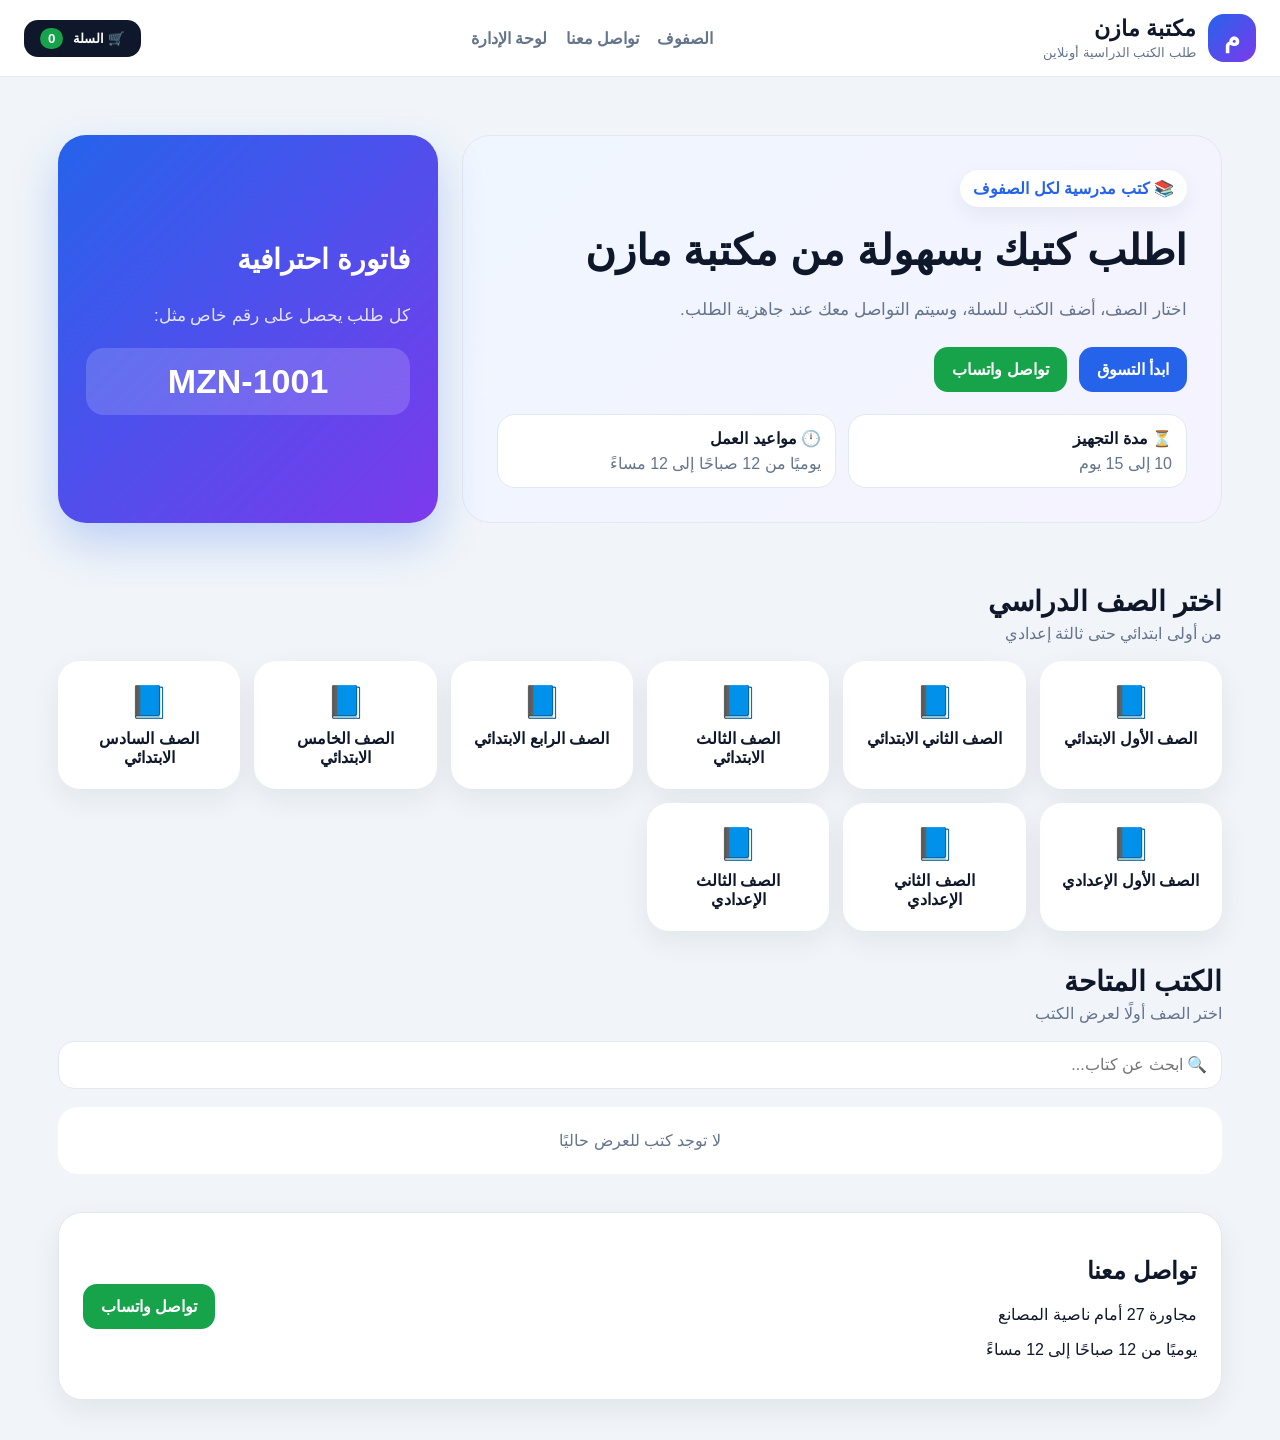
==== index.html @ 7ee31ba5 "Fix project structure" ====
<!DOCTYPE html>
<html lang="ar" dir="rtl">
<head>
  <meta charset="UTF-8" />
  <meta name="viewport" content="width=device-width, initial-scale=1.0" />

  <title>مكتبة مازن | طلب الكتب الدراسية</title>

  <link rel="stylesheet" href="css/style.css" />
</head>
<body>

<header class="topbar">
  <div class="brand">
    <div class="logo">م</div>
    <div>
      <h1 id="libraryName">مكتبة مازن</h1>
      <p>طلب الكتب الدراسية أونلاين</p>
    </div>
  </div>

  <nav class="nav">
    <a href="#grades">الصفوف</a>
    <a href="#contact">تواصل معنا</a>
    <a href="admin.html">لوحة الإدارة</a>
  </nav>

  <button class="cart-btn" onclick="openCart()">
    🛒 السلة
    <span id="cartCount">0</span>
  </button>
</header>

<section class="hero">
  <div class="hero-text">
    <span class="badge">📚 كتب مدرسية لكل الصفوف</span>

    <h2>اطلب كتبك بسهولة من مكتبة مازن</h2>

    <p>
      اختار الصف، أضف الكتب للسلة، وسيتم التواصل معك عند جاهزية الطلب.
    </p>

    <div class="hero-actions">
      <a href="#grades" class="primary-btn">ابدأ التسوق</a>
      <a id="whatsappHero" class="whatsapp-btn" target="_blank">تواصل واتساب</a>
    </div>

    <div class="info-row">
      <div>
        <strong>⏳ مدة التجهيز</strong>
        <span>10 إلى 15 يوم</span>
      </div>

      <div>
        <strong>🕛 مواعيد العمل</strong>
        <span id="workingHours">يوميًا من 12 صباحًا إلى 12 مساءً</span>
      </div>
    </div>
  </div>

  <div class="hero-card">
    <h3>فاتورة احترافية</h3>
    <p>كل طلب يحصل على رقم خاص مثل:</p>
    <strong>MZN-1001</strong>
  </div>
</section>

<main class="container">

  <section id="grades" class="section">
    <div class="section-title">
      <h2>اختر الصف الدراسي</h2>
      <p>من أولى ابتدائي حتى ثالثة إعدادي</p>
    </div>

    <div id="gradesGrid" class="grades-grid"></div>
  </section>

  <section class="section">
    <div class="section-title">
      <h2 id="booksTitle">الكتب المتاحة</h2>
      <p>اختر الصف أولًا لعرض الكتب</p>
    </div>

    <div class="search-box">
      <input id="searchInput" type="text" placeholder="🔍 ابحث عن كتاب..." />
    </div>

    <div id="booksGrid" class="books-grid"></div>
  </section>

  <section id="contact" class="contact-section">
    <div>
      <h2>تواصل معنا</h2>
      <p id="address">مجاورة 27 أمام ناصية المصانع</p>
      <p id="hoursText">يوميًا من 12 صباحًا إلى 12 مساءً</p>
    </div>

    <a id="whatsappContact" class="whatsapp-big" target="_blank">
      تواصل واتساب
    </a>
  </section>

</main>

<aside id="cartDrawer" class="cart-drawer">
  <div class="cart-header">
    <h2>🛒 سلة المشتريات</h2>
    <button onclick="closeCart()">×</button>
  </div>

  <div id="cartItems" class="cart-items"></div>

  <div class="cart-footer">
    <div class="cart-total">
      <span>الإجمالي</span>
      <strong id="cartTotal">0 جنيه</strong>
    </div>

    <button class="clear-btn" onclick="clearCart()">إفراغ السلة</button>
    <button class="checkout-btn" onclick="openCheckout()">إتمام الطلب</button>
  </div>
</aside>

<div id="overlay" class="overlay" onclick="closeCart()"></div>

<div id="checkoutModal" class="modal">
  <div class="modal-content">
    <button class="modal-close" onclick="closeCheckout()">×</button>

    <h2>إتمام الطلب</h2>

    <input id="customerName" placeholder="اسم العميل" />
    <input id="customerPhone" placeholder="رقم الواتساب" />
    <textarea id="customerNotes" placeholder="ملاحظات"></textarea>

    <p class="notice">
      ⏳ مدة تجهيز الطلب من 10 إلى 15 يوم، وسيتم التواصل معكم عند جاهزية الطلب.
    </p>

    <button class="checkout-btn" onclick="submitOrder()">تأكيد الطلب</button>

    <div id="orderResult"></div>
  </div>
</div>

<script src="js/config.js"></script>
<script src="js/api.js"></script>
<script src="js/cart.js"></script>
<script src="js/app.js"></script>

</body>
</html>
---- css/style.css ----
* {
  box-sizing: border-box;
}

:root {
  --primary: #2563eb;
  --secondary: #7c3aed;
  --green: #16a34a;
  --dark: #0f172a;
  --muted: #64748b;
  --bg: #f1f5f9;
  --card: #ffffff;
  --border: #e2e8f0;
  --danger: #dc2626;
}

body {
  margin: 0;
  font-family: Tahoma, Arial, sans-serif;
  background: var(--bg);
  color: var(--dark);
}

a {
  text-decoration: none;
  color: inherit;
}

.topbar {
  position: sticky;
  top: 0;
  z-index: 50;
  background: rgba(255,255,255,0.94);
  backdrop-filter: blur(12px);
  border-bottom: 1px solid var(--border);
  padding: 14px 24px;
  display: flex;
  align-items: center;
  justify-content: space-between;
  gap: 16px;
}

.brand {
  display: flex;
  align-items: center;
  gap: 12px;
}

.logo {
  width: 48px;
  height: 48px;
  border-radius: 16px;
  background: linear-gradient(135deg, var(--primary), var(--secondary));
  color: white;
  display: grid;
  place-items: center;
  font-size: 26px;
  font-weight: bold;
}

.brand h1 {
  margin: 0;
  font-size: 22px;
}

.brand p {
  margin: 3px 0 0;
  color: var(--muted);
  font-size: 13px;
}

.nav {
  display: flex;
  gap: 18px;
  color: var(--muted);
  font-weight: bold;
}

.nav a:hover {
  color: var(--primary);
}

.cart-btn {
  border: none;
  background: var(--dark);
  color: white;
  padding: 11px 16px;
  border-radius: 14px;
  cursor: pointer;
  font-weight: bold;
}

.cart-btn span {
  background: var(--green);
  padding: 3px 8px;
  border-radius: 999px;
  margin-right: 6px;
}

.hero {
  max-width: 1200px;
  margin: 30px auto;
  padding: 28px 18px;
  display: grid;
  grid-template-columns: 1.6fr 0.8fr;
  gap: 24px;
}

.hero-text {
  background: linear-gradient(135deg, #eff6ff, #f5f3ff);
  border: 1px solid var(--border);
  border-radius: 28px;
  padding: 34px;
}

.badge {
  display: inline-block;
  background: white;
  color: var(--primary);
  padding: 9px 13px;
  border-radius: 999px;
  font-weight: bold;
  box-shadow: 0 8px 22px rgba(0,0,0,0.06);
}

.hero h2 {
  font-size: 42px;
  margin: 18px 0 12px;
  line-height: 1.25;
}

.hero p {
  color: var(--muted);
  font-size: 17px;
  line-height: 1.8;
}

.hero-actions {
  display: flex;
  flex-wrap: wrap;
  gap: 12px;
  margin: 22px 0;
}

.primary-btn,
.whatsapp-btn,
.whatsapp-big,
.checkout-btn {
  border: none;
  background: var(--primary);
  color: white;
  padding: 13px 18px;
  border-radius: 14px;
  font-weight: bold;
  cursor: pointer;
}

.whatsapp-btn,
.whatsapp-big {
  background: var(--green);
}

.info-row {
  display: grid;
  grid-template-columns: repeat(2, 1fr);
  gap: 12px;
}

.info-row div {
  background: white;
  padding: 14px;
  border-radius: 18px;
  border: 1px solid var(--border);
}

.info-row strong,
.info-row span {
  display: block;
}

.info-row span {
  color: var(--muted);
  margin-top: 6px;
}

.hero-card {
  background: linear-gradient(135deg, var(--primary), var(--secondary));
  color: white;
  border-radius: 28px;
  padding: 28px;
  display: flex;
  flex-direction: column;
  justify-content: center;
  box-shadow: 0 20px 45px rgba(37,99,235,0.25);
}

.hero-card h3 {
  font-size: 28px;
  margin: 0 0 8px;
}

.hero-card p {
  color: rgba(255,255,255,0.85);
}

.hero-card strong {
  font-size: 34px;
  background: rgba(255,255,255,0.16);
  padding: 14px;
  border-radius: 18px;
  text-align: center;
}

.container {
  max-width: 1200px;
  margin: auto;
  padding: 0 18px 40px;
}

.section {
  margin-top: 34px;
}

.section-title h2 {
  margin: 0 0 6px;
  font-size: 28px;
}

.section-title p {
  margin: 0 0 18px;
  color: var(--muted);
}

.grades-grid {
  display: grid;
  grid-template-columns: repeat(auto-fit, minmax(160px, 1fr));
  gap: 14px;
}

.grade-card {
  background: var(--card);
  border: 2px solid transparent;
  border-radius: 22px;
  padding: 20px;
  text-align: center;
  cursor: pointer;
  box-shadow: 0 10px 28px rgba(15,23,42,0.07);
  transition: 0.2s;
}

.grade-card:hover,
.grade-card.active {
  border-color: var(--primary);
  transform: translateY(-4px);
}

.grade-card .icon {
  font-size: 32px;
  margin-bottom: 8px;
}

.search-box {
  margin-bottom: 18px;
}

.search-box input,
.modal input,
.modal textarea {
  width: 100%;
  padding: 14px;
  border: 1px solid var(--border);
  border-radius: 16px;
  font-size: 16px;
}

.books-grid {
  display: grid;
  grid-template-columns: repeat(auto-fit, minmax(220px, 1fr));
  gap: 16px;
}

.book-card {
  background: var(--card);
  border-radius: 22px;
  overflow: hidden;
  box-shadow: 0 10px 28px rgba(15,23,42,0.07);
  border: 1px solid var(--border);
}

.book-image {
  height: 150px;
  background: linear-gradient(135deg, #dbeafe, #ede9fe);
  display: grid;
  place-items: center;
  font-size: 52px;
}

.book-body {
  padding: 16px;
}

.book-body h3 {
  margin: 0 0 8px;
  font-size: 18px;
}

.book-grade {
  color: var(--muted);
  font-size: 13px;
}

.book-price {
  color: var(--green);
  font-weight: bold;
  font-size: 20px;
  margin: 10px 0;
}

.book-actions {
  display: flex;
  align-items: center;
  gap: 8px;
}

.qty-btn {
  width: 35px;
  height: 35px;
  border: none;
  border-radius: 11px;
  background: var(--primary);
  color: white;
  font-size: 20px;
  cursor: pointer;
}

.add-btn {
  flex: 1;
  border: none;
  background: var(--dark);
  color: white;
  padding: 10px;
  border-radius: 12px;
  cursor: pointer;
}

.contact-section {
  background: var(--card);
  border: 1px solid var(--border);
  border-radius: 24px;
  padding: 24px;
  margin-top: 38px;
  display: flex;
  justify-content: space-between;
  gap: 16px;
  align-items: center;
  box-shadow: 0 10px 28px rgba(15,23,42,0.07);
}

.cart-drawer {
  position: fixed;
  top: 0;
  left: -420px;
  width: 390px;
  max-width: 92%;
  height: 100vh;
  background: white;
  z-index: 100;
  transition: 0.25s;
  display: flex;
  flex-direction: column;
}

.cart-drawer.open {
  left: 0;
}

.overlay {
  position: fixed;
  inset: 0;
  background: rgba(15,23,42,0.45);
  z-index: 90;
  display: none;
}

.overlay.show {
  display: block;
}

.cart-header {
  padding: 18px;
  border-bottom: 1px solid var(--border);
  display: flex;
  justify-content: space-between;
}

.cart-header button,
.modal-close {
  border: none;
  background: #fee2e2;
  color: var(--danger);
  width: 34px;
  height: 34px;
  border-radius: 10px;
  cursor: pointer;
  font-size: 20px;
}

.cart-items {
  flex: 1;
  overflow-y: auto;
  padding: 14px;
}

.cart-item {
  border: 1px solid var(--border);
  border-radius: 16px;
  padding: 12px;
  margin-bottom: 12px;
}

.cart-item h4 {
  margin: 0 0 6px;
}

.cart-item small {
  color: var(--muted);
}

.cart-row {
  margin-top: 10px;
  display: flex;
  justify-content: space-between;
  align-items: center;
}

.delete-btn,
.clear-btn {
  border: none;
  background: #fee2e2;
  color: var(--danger);
  padding: 9px 12px;
  border-radius: 12px;
  cursor: pointer;
}

.cart-footer {
  border-top: 1px solid var(--border);
  padding: 16px;
}

.cart-total {
  display: flex;
  justify-content: space-between;
  margin-bottom: 12px;
  font-size: 20px;
}

.clear-btn,
.checkout-btn {
  width: 100%;
  margin-top: 8px;
}

.modal {
  position: fixed;
  inset: 0;
  z-index: 120;
  display: none;
  place-items: center;
  background: rgba(15,23,42,0.55);
  padding: 14px;
}

.modal.show {
  display: grid;
}

.modal-content {
  width: 450px;
  max-width: 100%;
  background: white;
  border-radius: 24px;
  padding: 22px;
  position: relative;
}

.modal-close {
  position: absolute;
  left: 18px;
  top: 18px;
}

.modal textarea {
  min-height: 90px;
  margin-top: 10px;
}

.notice {
  background: #fff7ed;
  color: #9a3412;
  padding: 12px;
  border-radius: 14px;
  line-height: 1.7;
}

#orderResult {
  margin-top: 12px;
  font-weight: bold;
  color: var(--green);
}

.empty-state {
  background: white;
  padding: 24px;
  border-radius: 20px;
  text-align: center;
  color: var(--muted);
}

@media (max-width: 850px) {
  .topbar {
    align-items: flex-start;
    flex-direction: column;
  }

  .nav {
    width: 100%;
    justify-content: space-between;
    font-size: 14px;
  }

  .cart-btn {
    width: 100%;
  }

  .hero {
    grid-template-columns: 1fr;
    margin-top: 12px;
  }

  .hero h2 {
    font-size: 30px;
  }

  .hero-text {
    padding: 22px;
  }

  .info-row {
    grid-template-columns: 1fr;
  }

  .contact-section {
    flex-direction: column;
    align-items: stretch;
  }

  .whatsapp-big {
    text-align: center;
  }
}
.book-image img {
  width: 100%;
  height: 100%;
  object-fit: cover;
}

.no-image {
  width: 100%;
  height: 100%;
  display: grid;
  place-items: center;
  font-size: 52px;
}
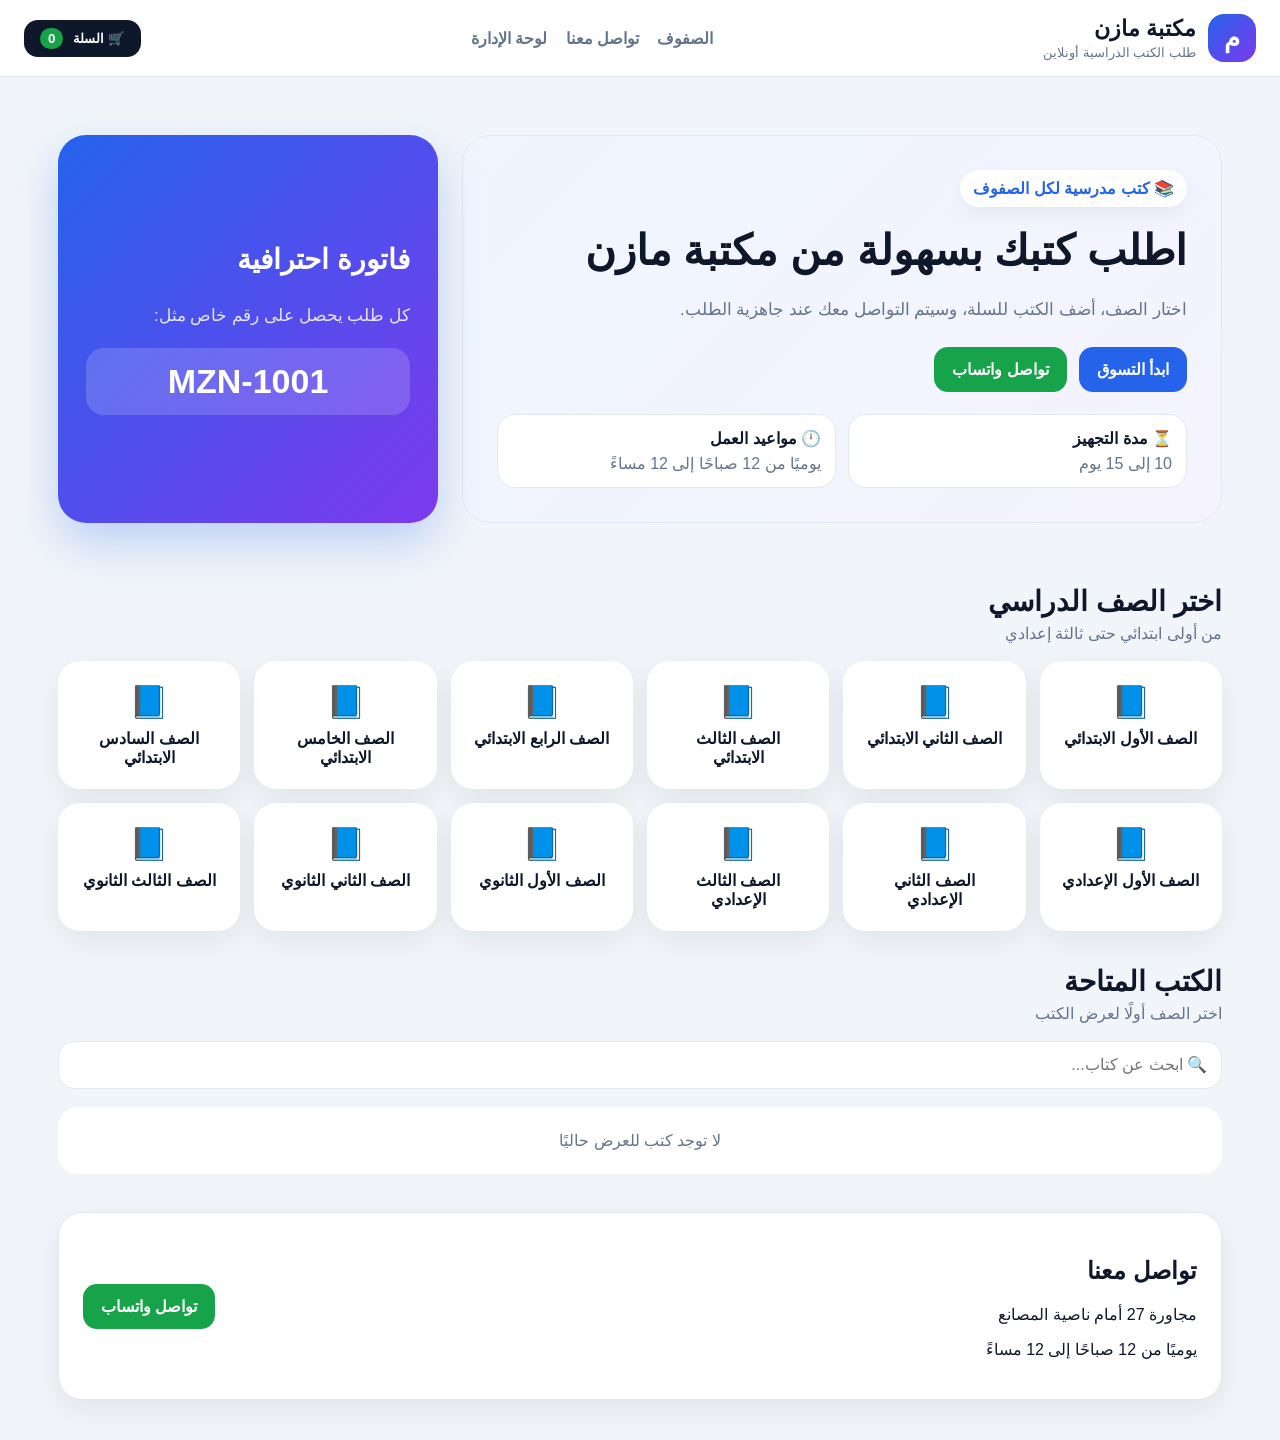
==== commit c9fe5288: "Fix browser cache and add secondary grades" ====
--- a/index.html
+++ b/index.html
@@ -145,10 +145,10 @@
   </div>
 </div>
 
-<script src="js/config.js"></script>
-<script src="js/api.js"></script>
-<script src="js/cart.js"></script>
-<script src="js/app.js"></script>
+<script src="js/config.js?v=2.1"></script>
+<script src="js/api.js?v=2.1"></script>
+<script src="js/cart.js?v=2.1"></script>
+<script src="js/app.js?v=2.1"></script>
 
 </body>
 </html>
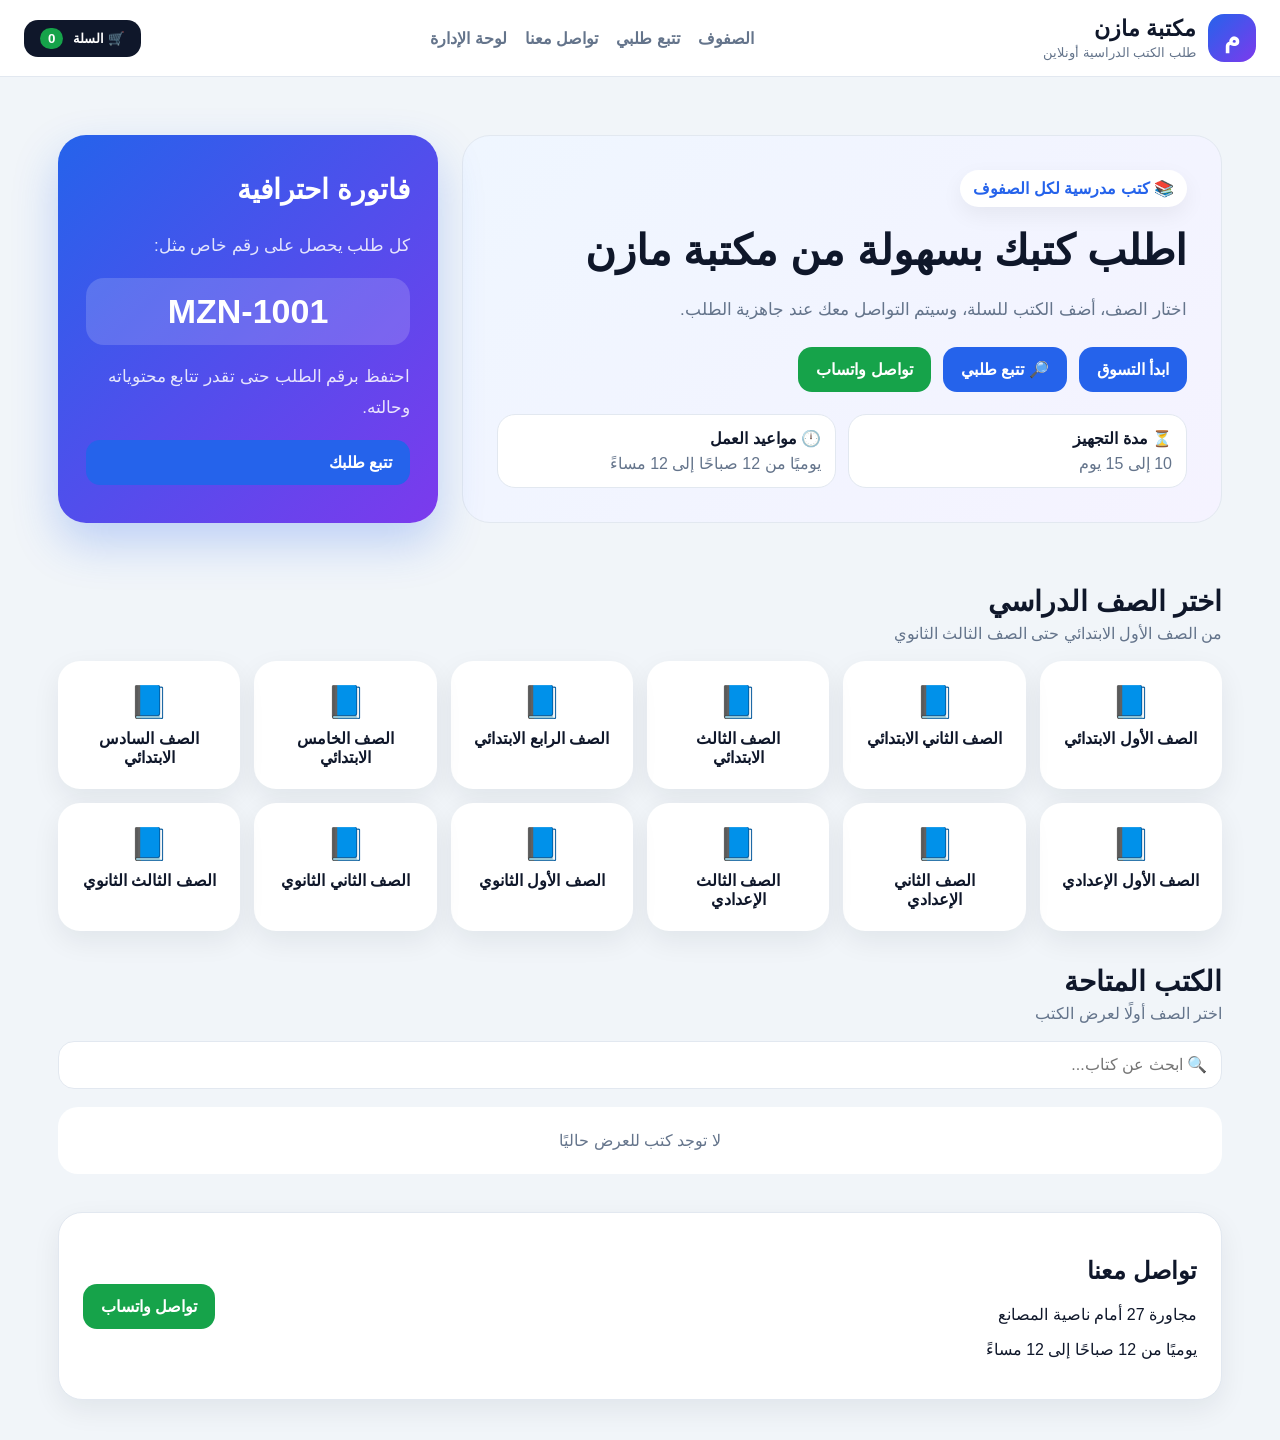
==== commit 17d162c1: "Add order tracking page" ====
--- a/index.html
+++ b/index.html
@@ -6,13 +6,14 @@
 
   <title>مكتبة مازن | طلب الكتب الدراسية</title>
 
-  <link rel="stylesheet" href="css/style.css" />
+  <link rel="stylesheet" href="css/style.css?v=3.0" />
 </head>
 <body>
 
 <header class="topbar">
   <div class="brand">
     <div class="logo">م</div>
+
     <div>
       <h1 id="libraryName">مكتبة مازن</h1>
       <p>طلب الكتب الدراسية أونلاين</p>
@@ -21,6 +22,7 @@
 
   <nav class="nav">
     <a href="#grades">الصفوف</a>
+    <a href="track.html">تتبع طلبي</a>
     <a href="#contact">تواصل معنا</a>
     <a href="admin.html">لوحة الإدارة</a>
   </nav>
@@ -43,7 +45,19 @@
 
     <div class="hero-actions">
       <a href="#grades" class="primary-btn">ابدأ التسوق</a>
-      <a id="whatsappHero" class="whatsapp-btn" target="_blank">تواصل واتساب</a>
+
+      <a href="track.html" class="primary-btn">
+        🔎 تتبع طلبي
+      </a>
+
+      <a
+        id="whatsappHero"
+        class="whatsapp-btn"
+        target="_blank"
+        rel="noopener noreferrer"
+      >
+        تواصل واتساب
+      </a>
     </div>
 
     <div class="info-row">
@@ -54,15 +68,27 @@
 
       <div>
         <strong>🕛 مواعيد العمل</strong>
-        <span id="workingHours">يوميًا من 12 صباحًا إلى 12 مساءً</span>
+        <span id="workingHours">
+          يوميًا من 12 صباحًا إلى 12 مساءً
+        </span>
       </div>
     </div>
   </div>
 
   <div class="hero-card">
     <h3>فاتورة احترافية</h3>
+
     <p>كل طلب يحصل على رقم خاص مثل:</p>
+
     <strong>MZN-1001</strong>
+
+    <p>
+      احتفظ برقم الطلب حتى تقدر تتابع محتوياته وحالته.
+    </p>
+
+    <a href="track.html" class="primary-btn">
+      تتبع طلبك
+    </a>
   </div>
 </section>
 
@@ -71,7 +97,10 @@
   <section id="grades" class="section">
     <div class="section-title">
       <h2>اختر الصف الدراسي</h2>
-      <p>من أولى ابتدائي حتى ثالثة إعدادي</p>
+
+      <p>
+        من الصف الأول الابتدائي حتى الصف الثالث الثانوي
+      </p>
     </div>
 
     <div id="gradesGrid" class="grades-grid"></div>
@@ -84,7 +113,11 @@
     </div>
 
     <div class="search-box">
-      <input id="searchInput" type="text" placeholder="🔍 ابحث عن كتاب..." />
+      <input
+        id="searchInput"
+        type="text"
+        placeholder="🔍 ابحث عن كتاب..."
+      />
     </div>
 
     <div id="booksGrid" class="books-grid"></div>
@@ -93,11 +126,22 @@
   <section id="contact" class="contact-section">
     <div>
       <h2>تواصل معنا</h2>
-      <p id="address">مجاورة 27 أمام ناصية المصانع</p>
-      <p id="hoursText">يوميًا من 12 صباحًا إلى 12 مساءً</p>
-    </div>
-
-    <a id="whatsappContact" class="whatsapp-big" target="_blank">
+
+      <p id="address">
+        مجاورة 27 أمام ناصية المصانع
+      </p>
+
+      <p id="hoursText">
+        يوميًا من 12 صباحًا إلى 12 مساءً
+      </p>
+    </div>
+
+    <a
+      id="whatsappContact"
+      class="whatsapp-big"
+      target="_blank"
+      rel="noopener noreferrer"
+    >
       تواصل واتساب
     </a>
   </section>
@@ -107,6 +151,7 @@
 <aside id="cartDrawer" class="cart-drawer">
   <div class="cart-header">
     <h2>🛒 سلة المشتريات</h2>
+
     <button onclick="closeCart()">×</button>
   </div>
 
@@ -118,37 +163,69 @@
       <strong id="cartTotal">0 جنيه</strong>
     </div>
 
-    <button class="clear-btn" onclick="clearCart()">إفراغ السلة</button>
-    <button class="checkout-btn" onclick="openCheckout()">إتمام الطلب</button>
+    <button class="clear-btn" onclick="clearCart()">
+      إفراغ السلة
+    </button>
+
+    <button class="checkout-btn" onclick="openCheckout()">
+      إتمام الطلب
+    </button>
   </div>
 </aside>
 
-<div id="overlay" class="overlay" onclick="closeCart()"></div>
+<div
+  id="overlay"
+  class="overlay"
+  onclick="closeCart()"
+></div>
 
 <div id="checkoutModal" class="modal">
   <div class="modal-content">
-    <button class="modal-close" onclick="closeCheckout()">×</button>
+    <button
+      class="modal-close"
+      onclick="closeCheckout()"
+    >
+      ×
+    </button>
 
     <h2>إتمام الطلب</h2>
 
-    <input id="customerName" placeholder="اسم العميل" />
-    <input id="customerPhone" placeholder="رقم الواتساب" />
-    <textarea id="customerNotes" placeholder="ملاحظات"></textarea>
+    <input
+      id="customerName"
+      placeholder="اسم العميل"
+    />
+
+    <input
+      id="customerPhone"
+      placeholder="رقم الواتساب"
+      type="tel"
+      inputmode="numeric"
+    />
+
+    <textarea
+      id="customerNotes"
+      placeholder="ملاحظات"
+    ></textarea>
 
     <p class="notice">
       ⏳ مدة تجهيز الطلب من 10 إلى 15 يوم، وسيتم التواصل معكم عند جاهزية الطلب.
     </p>
 
-    <button class="checkout-btn" onclick="submitOrder()">تأكيد الطلب</button>
+    <button
+      class="checkout-btn"
+      onclick="submitOrder()"
+    >
+      تأكيد الطلب
+    </button>
 
     <div id="orderResult"></div>
   </div>
 </div>
 
-<script src="js/config.js?v=2.1"></script>
-<script src="js/api.js?v=2.1"></script>
-<script src="js/cart.js?v=2.1"></script>
-<script src="js/app.js?v=2.1"></script>
+<script src="js/config.js?v=3.0"></script>
+<script src="js/api.js?v=3.0"></script>
+<script src="js/cart.js?v=3.0"></script>
+<script src="js/app.js?v=3.0"></script>
 
 </body>
 </html>
--- a/css/style.css
+++ b/css/style.css
@@ -571,4 +571,226 @@
   display: grid;
   place-items: center;
   font-size: 52px;
+}
+/* ===============================
+   صفحة تتبع الطلب
+================================ */
+
+.hidden {
+  display: none !important;
+}
+
+.track-page {
+  min-height: calc(100vh - 160px);
+  background:
+    linear-gradient(
+      180deg,
+      rgba(37, 99, 235, 0.08),
+      rgba(255, 255, 255, 0.95)
+    );
+}
+
+.track-hero {
+  padding: 70px 0 40px;
+}
+
+.track-heading {
+  max-width: 700px;
+  margin: 0 auto 30px;
+  text-align: center;
+}
+
+.track-icon {
+  width: 80px;
+  height: 80px;
+  margin: 0 auto 18px;
+  display: grid;
+  place-items: center;
+  border-radius: 50%;
+  background: #ffffff;
+  font-size: 36px;
+  box-shadow: 0 15px 40px rgba(15, 23, 42, 0.12);
+}
+
+.track-heading h1 {
+  margin: 0 0 12px;
+  font-size: 38px;
+  color: #0f172a;
+}
+
+.track-heading p {
+  margin: 0;
+  color: #64748b;
+  font-size: 17px;
+  line-height: 1.9;
+}
+
+.track-card {
+  max-width: 680px;
+  margin: 0 auto;
+  padding: 30px;
+  background: #ffffff;
+  border-radius: 24px;
+  box-shadow: 0 20px 60px rgba(15, 23, 42, 0.12);
+}
+
+.track-form {
+  display: grid;
+  gap: 22px;
+}
+
+.track-form .form-group {
+  display: grid;
+  gap: 8px;
+}
+
+.track-form label {
+  color: #0f172a;
+  font-weight: 700;
+}
+
+.track-form input {
+  width: 100%;
+  padding: 15px 16px;
+  border: 1px solid #dbe3ef;
+  border-radius: 14px;
+  background: #f8fafc;
+  color: #0f172a;
+  font-size: 16px;
+  outline: none;
+  transition: 0.2s ease;
+}
+
+.track-form input:focus {
+  border-color: #2563eb;
+  background: #ffffff;
+  box-shadow: 0 0 0 4px rgba(37, 99, 235, 0.1);
+}
+
+.track-form small {
+  color: #64748b;
+  line-height: 1.7;
+}
+
+.track-button {
+  width: 100%;
+  padding: 15px 20px;
+  display: flex;
+  align-items: center;
+  justify-content: center;
+  gap: 10px;
+  border: 0;
+  border-radius: 14px;
+  background: #2563eb;
+  color: #ffffff;
+  font-size: 17px;
+  font-weight: 800;
+  cursor: pointer;
+  transition: 0.2s ease;
+}
+
+.track-button:hover {
+  transform: translateY(-2px);
+  background: #1d4ed8;
+  box-shadow: 0 12px 25px rgba(37, 99, 235, 0.25);
+}
+
+.track-button:disabled {
+  opacity: 0.65;
+  cursor: not-allowed;
+  transform: none;
+}
+
+.track-message {
+  margin-top: 18px;
+  text-align: center;
+  color: #334155;
+  font-weight: 700;
+  line-height: 1.8;
+}
+
+.order-result-section {
+  padding: 10px 0 70px;
+}
+
+.track-result-card {
+  max-width: 760px;
+  margin: 0 auto;
+  padding: 30px;
+  background: #ffffff;
+  border-radius: 24px;
+  box-shadow: 0 20px 60px rgba(15, 23, 42, 0.12);
+}
+
+.track-result-card h2 {
+  margin: 0 0 24px;
+  color: #15803d;
+  text-align: center;
+}
+
+.track-result-card h3 {
+  margin: 28px 0 14px;
+  color: #0f172a;
+}
+
+.track-info {
+  display: grid;
+  grid-template-columns: repeat(2, minmax(0, 1fr));
+  gap: 14px;
+}
+
+.track-info p {
+  margin: 0;
+  padding: 14px 16px;
+  border-radius: 14px;
+  background: #f8fafc;
+  color: #334155;
+  line-height: 1.8;
+}
+
+.track-items {
+  display: grid;
+  gap: 12px;
+  margin: 0;
+  padding: 0;
+  list-style: none;
+}
+
+.track-items li {
+  padding: 16px;
+  border: 1px solid #e2e8f0;
+  border-radius: 14px;
+  background: #ffffff;
+  color: #334155;
+  line-height: 1.9;
+}
+
+.main-nav a.active {
+  color: #2563eb;
+  font-weight: 800;
+}
+
+@media (max-width: 700px) {
+  .track-hero {
+    padding-top: 40px;
+  }
+
+  .track-heading h1 {
+    font-size: 30px;
+  }
+
+  .track-card,
+  .track-result-card {
+    padding: 20px;
+    border-radius: 18px;
+  }
+
+  .track-info {
+    grid-template-columns: 1fr;
+  }
+
+  .main-nav {
+    gap: 10px;
+    font-size: 14px;
+  }
 }
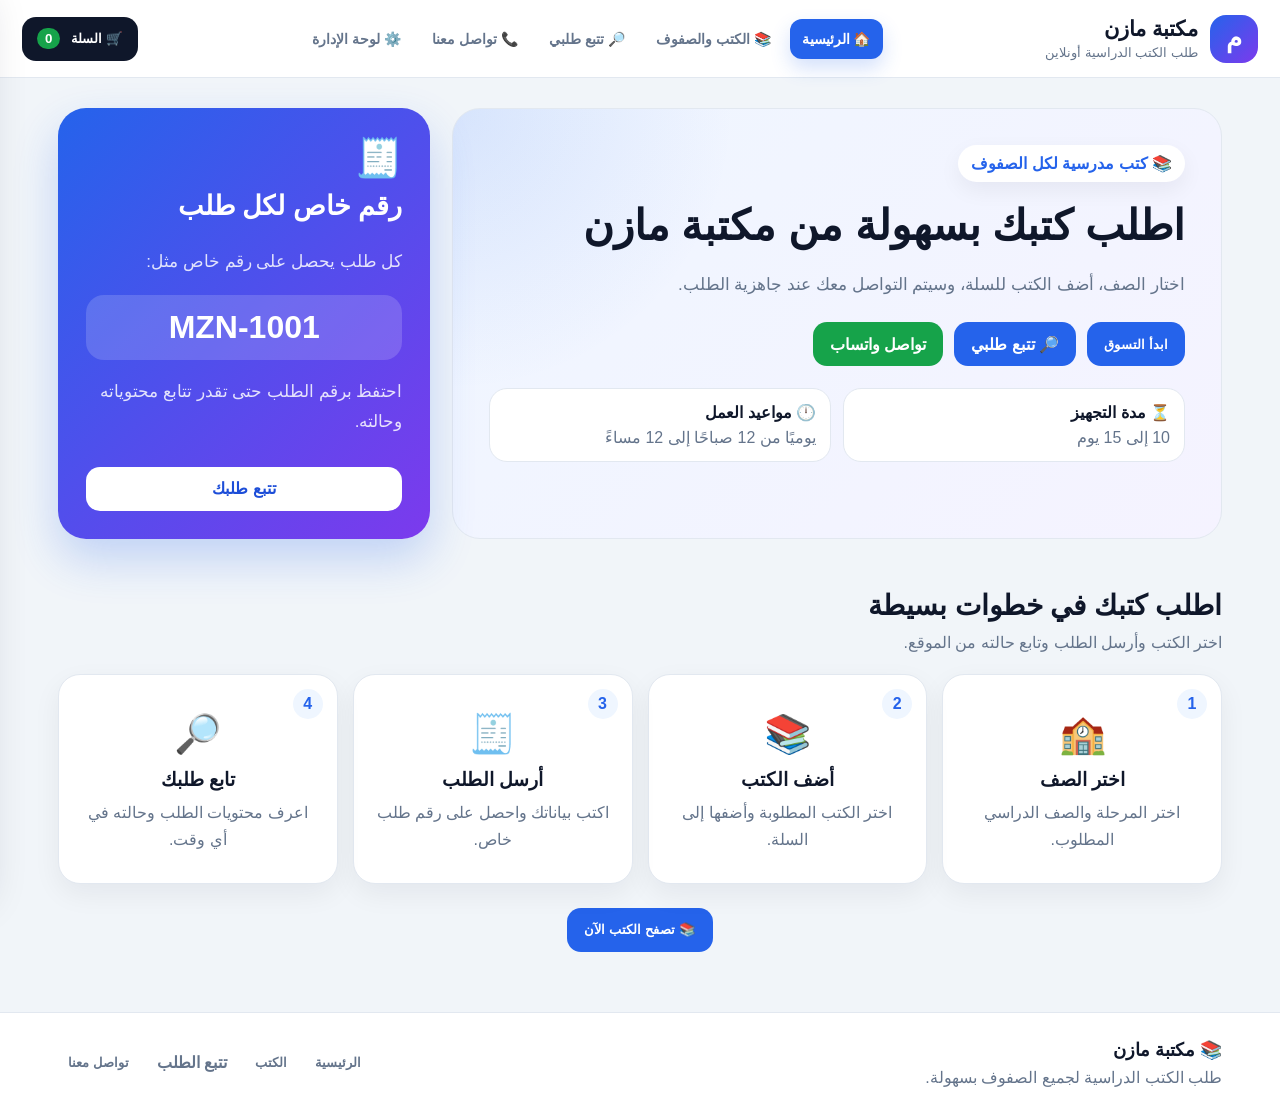
==== commit 01e43324: "Redesign storefront with tabs and stage filters" ====
--- a/index.html
+++ b/index.html
@@ -1,177 +1,665 @@
 <!DOCTYPE html>
 <html lang="ar" dir="rtl">
+
 <head>
   <meta charset="UTF-8" />
-  <meta name="viewport" content="width=device-width, initial-scale=1.0" />
+
+  <meta
+    name="viewport"
+    content="width=device-width, initial-scale=1.0"
+  />
+
+  <meta
+    name="description"
+    content="اطلب الكتب الدراسية لجميع الصفوف من مكتبة مازن وتابع طلبك بسهولة."
+  />
 
   <title>مكتبة مازن | طلب الكتب الدراسية</title>
 
-  <link rel="stylesheet" href="css/style.css?v=3.0" />
+  <link
+    rel="stylesheet"
+    href="css/style.css?v=5.0"
+  />
 </head>
+
 <body>
 
+<!-- ===============================
+     رأس الموقع
+================================ -->
+
 <header class="topbar">
+
   <div class="brand">
-    <div class="logo">م</div>
+
+    <div class="logo">
+      م
+    </div>
 
     <div>
-      <h1 id="libraryName">مكتبة مازن</h1>
-      <p>طلب الكتب الدراسية أونلاين</p>
-    </div>
-  </div>
-
-  <nav class="nav">
-    <a href="#grades">الصفوف</a>
-    <a href="track.html">تتبع طلبي</a>
-    <a href="#contact">تواصل معنا</a>
-    <a href="admin.html">لوحة الإدارة</a>
-  </nav>
-
-  <button class="cart-btn" onclick="openCart()">
-    🛒 السلة
-    <span id="cartCount">0</span>
-  </button>
-</header>
-
-<section class="hero">
-  <div class="hero-text">
-    <span class="badge">📚 كتب مدرسية لكل الصفوف</span>
-
-    <h2>اطلب كتبك بسهولة من مكتبة مازن</h2>
-
-    <p>
-      اختار الصف، أضف الكتب للسلة، وسيتم التواصل معك عند جاهزية الطلب.
-    </p>
-
-    <div class="hero-actions">
-      <a href="#grades" class="primary-btn">ابدأ التسوق</a>
-
-      <a href="track.html" class="primary-btn">
-        🔎 تتبع طلبي
-      </a>
-
-      <a
-        id="whatsappHero"
-        class="whatsapp-btn"
-        target="_blank"
-        rel="noopener noreferrer"
-      >
-        تواصل واتساب
-      </a>
-    </div>
-
-    <div class="info-row">
-      <div>
-        <strong>⏳ مدة التجهيز</strong>
-        <span>10 إلى 15 يوم</span>
-      </div>
-
-      <div>
-        <strong>🕛 مواعيد العمل</strong>
-        <span id="workingHours">
-          يوميًا من 12 صباحًا إلى 12 مساءً
-        </span>
-      </div>
-    </div>
-  </div>
-
-  <div class="hero-card">
-    <h3>فاتورة احترافية</h3>
-
-    <p>كل طلب يحصل على رقم خاص مثل:</p>
-
-    <strong>MZN-1001</strong>
-
-    <p>
-      احتفظ برقم الطلب حتى تقدر تتابع محتوياته وحالته.
-    </p>
-
-    <a href="track.html" class="primary-btn">
-      تتبع طلبك
-    </a>
-  </div>
-</section>
-
-<main class="container">
-
-  <section id="grades" class="section">
-    <div class="section-title">
-      <h2>اختر الصف الدراسي</h2>
+      <h1 id="libraryName">
+        مكتبة مازن
+      </h1>
 
       <p>
-        من الصف الأول الابتدائي حتى الصف الثالث الثانوي
+        طلب الكتب الدراسية أونلاين
       </p>
     </div>
 
-    <div id="gradesGrid" class="grades-grid"></div>
+  </div>
+
+
+  <nav class="nav site-tabs">
+
+    <button
+      type="button"
+      class="site-tab active"
+      data-tab="home"
+      onclick="openSiteTab('home', this)"
+    >
+      🏠 الرئيسية
+    </button>
+
+
+    <button
+      type="button"
+      class="site-tab"
+      data-tab="books"
+      onclick="openSiteTab('books', this)"
+    >
+      📚 الكتب والصفوف
+    </button>
+
+
+    <a href="track.html">
+      🔎 تتبع طلبي
+    </a>
+
+
+    <button
+      type="button"
+      class="site-tab"
+      data-tab="contact"
+      onclick="openSiteTab('contact', this)"
+    >
+      📞 تواصل معنا
+    </button>
+
+
+    <a href="admin.html">
+      ⚙️ لوحة الإدارة
+    </a>
+
+  </nav>
+
+
+  <button
+    type="button"
+    class="cart-btn"
+    onclick="openCart()"
+  >
+    🛒 السلة
+
+    <span id="cartCount">
+      0
+    </span>
+  </button>
+
+</header>
+
+
+<!-- ===============================
+     محتوى الموقع
+================================ -->
+
+<main class="site-main">
+
+
+  <!-- ===============================
+       تبويب الرئيسية
+  ================================ -->
+
+  <section
+    id="homeTab"
+    class="site-tab-content active"
+  >
+
+    <section class="hero">
+
+      <div class="hero-text">
+
+        <span class="badge">
+          📚 كتب مدرسية لكل الصفوف
+        </span>
+
+
+        <h2>
+          اطلب كتبك بسهولة من مكتبة مازن
+        </h2>
+
+
+        <p>
+          اختار الصف، أضف الكتب للسلة، وسيتم التواصل معك عند جاهزية الطلب.
+        </p>
+
+
+        <div class="hero-actions">
+
+          <button
+            type="button"
+            class="primary-btn"
+            onclick="openSiteTabByName('books')"
+          >
+            ابدأ التسوق
+          </button>
+
+
+          <a
+            href="track.html"
+            class="primary-btn"
+          >
+            🔎 تتبع طلبي
+          </a>
+
+
+          <a
+            id="whatsappHero"
+            class="whatsapp-btn"
+            target="_blank"
+            rel="noopener noreferrer"
+          >
+            تواصل واتساب
+          </a>
+
+        </div>
+
+
+        <div class="info-row">
+
+          <div>
+            <strong>
+              ⏳ مدة التجهيز
+            </strong>
+
+            <span>
+              10 إلى 15 يوم
+            </span>
+          </div>
+
+
+          <div>
+            <strong>
+              🕛 مواعيد العمل
+            </strong>
+
+            <span id="workingHours">
+              يوميًا من 12 صباحًا إلى 12 مساءً
+            </span>
+          </div>
+
+        </div>
+
+      </div>
+
+
+      <div class="hero-card">
+
+        <div class="hero-card-icon">
+          🧾
+        </div>
+
+        <h3>
+          رقم خاص لكل طلب
+        </h3>
+
+        <p>
+          كل طلب يحصل على رقم خاص مثل:
+        </p>
+
+        <strong>
+          MZN-1001
+        </strong>
+
+        <p>
+          احتفظ برقم الطلب حتى تقدر تتابع محتوياته وحالته.
+        </p>
+
+        <a
+          href="track.html"
+          class="primary-btn"
+        >
+          تتبع طلبك
+        </a>
+
+      </div>
+
+    </section>
+
+
+    <!-- مميزات الموقع -->
+
+    <section class="container home-features">
+
+      <div class="section-title">
+        <h2>
+          اطلب كتبك في خطوات بسيطة
+        </h2>
+
+        <p>
+          اختر الكتب وأرسل الطلب وتابع حالته من الموقع.
+        </p>
+      </div>
+
+
+      <div class="features-grid">
+
+        <div class="feature-card">
+          <span>1</span>
+          <div class="feature-icon">🏫</div>
+          <h3>اختر الصف</h3>
+          <p>
+            اختر المرحلة والصف الدراسي المطلوب.
+          </p>
+        </div>
+
+
+        <div class="feature-card">
+          <span>2</span>
+          <div class="feature-icon">📚</div>
+          <h3>أضف الكتب</h3>
+          <p>
+            اختر الكتب المطلوبة وأضفها إلى السلة.
+          </p>
+        </div>
+
+
+        <div class="feature-card">
+          <span>3</span>
+          <div class="feature-icon">🧾</div>
+          <h3>أرسل الطلب</h3>
+          <p>
+            اكتب بياناتك واحصل على رقم طلب خاص.
+          </p>
+        </div>
+
+
+        <div class="feature-card">
+          <span>4</span>
+          <div class="feature-icon">🔎</div>
+          <h3>تابع طلبك</h3>
+          <p>
+            اعرف محتويات الطلب وحالته في أي وقت.
+          </p>
+        </div>
+
+      </div>
+
+
+      <div class="home-action">
+
+        <button
+          type="button"
+          class="primary-btn"
+          onclick="openSiteTabByName('books')"
+        >
+          📚 تصفح الكتب الآن
+        </button>
+
+      </div>
+
+    </section>
+
   </section>
 
-  <section class="section">
-    <div class="section-title">
-      <h2 id="booksTitle">الكتب المتاحة</h2>
-      <p>اختر الصف أولًا لعرض الكتب</p>
+
+  <!-- ===============================
+       تبويب الكتب والصفوف
+  ================================ -->
+
+  <section
+    id="booksTab"
+    class="site-tab-content"
+  >
+
+    <div class="container books-page">
+
+      <div class="page-heading">
+
+        <div>
+          <span class="page-badge">
+            📚 متجر الكتب
+          </span>
+
+          <h2>
+            اختر المرحلة والصف الدراسي
+          </h2>
+
+          <p>
+            ابحث عن الكتاب أو اختر الصف لعرض الكتب المتاحة.
+          </p>
+        </div>
+
+      </div>
+
+
+      <!-- تبويبات المراحل -->
+
+      <div class="stage-tabs">
+
+        <button
+          type="button"
+          class="stage-tab active"
+          data-stage="all"
+          onclick="selectStage('all', this)"
+        >
+          📚 كل الصفوف
+        </button>
+
+
+        <button
+          type="button"
+          class="stage-tab"
+          data-stage="primary"
+          onclick="selectStage('primary', this)"
+        >
+          🟢 ابتدائي
+        </button>
+
+
+        <button
+          type="button"
+          class="stage-tab"
+          data-stage="preparatory"
+          onclick="selectStage('preparatory', this)"
+        >
+          🔵 إعدادي
+        </button>
+
+
+        <button
+          type="button"
+          class="stage-tab"
+          data-stage="secondary"
+          onclick="selectStage('secondary', this)"
+        >
+          🟣 ثانوي
+        </button>
+
+      </div>
+
+
+      <!-- الصفوف -->
+
+      <section
+        id="grades"
+        class="section grades-section"
+      >
+
+        <div class="section-title">
+
+          <h2>
+            اختر الصف الدراسي
+          </h2>
+
+          <p>
+            من الصف الأول الابتدائي حتى الصف الثالث الثانوي
+          </p>
+
+        </div>
+
+
+        <div
+          id="gradesGrid"
+          class="grades-grid"
+        ></div>
+
+      </section>
+
+
+      <!-- الكتب -->
+
+      <section class="section books-section">
+
+        <div class="books-toolbar">
+
+          <div class="section-title books-section-title">
+
+            <h2 id="booksTitle">
+              الكتب المتاحة
+            </h2>
+
+            <p id="booksSubtitle">
+              يمكنك البحث مباشرة أو اختيار صف دراسي.
+            </p>
+
+          </div>
+
+
+          <button
+            type="button"
+            id="clearGradeButton"
+            class="clear-filter-btn hidden"
+            onclick="clearSelectedGrade()"
+          >
+            × إلغاء اختيار الصف
+          </button>
+
+        </div>
+
+
+        <div class="search-box">
+
+          <input
+            id="searchInput"
+            type="search"
+            placeholder="🔍 ابحث مثلًا: رياضيات أولى ثانوي"
+            autocomplete="off"
+          />
+
+        </div>
+
+
+        <div
+          id="booksGrid"
+          class="books-grid"
+        ></div>
+
+      </section>
+
     </div>
 
-    <div class="search-box">
-      <input
-        id="searchInput"
-        type="text"
-        placeholder="🔍 ابحث عن كتاب..."
-      />
+  </section>
+
+
+  <!-- ===============================
+       تبويب التواصل
+  ================================ -->
+
+  <section
+    id="contactTab"
+    class="site-tab-content"
+  >
+
+    <div class="container contact-page">
+
+      <div class="page-heading contact-heading">
+
+        <span class="page-badge">
+          📞 تواصل معنا
+        </span>
+
+        <h2>
+          إحنا موجودين لمساعدتك
+        </h2>
+
+        <p>
+          تواصل معنا على واتساب أو زور المكتبة خلال مواعيد العمل.
+        </p>
+
+      </div>
+
+
+      <div class="contact-cards">
+
+        <div class="contact-card">
+
+          <div class="contact-card-icon">
+            📍
+          </div>
+
+          <h3>
+            عنوان المكتبة
+          </h3>
+
+          <p id="address">
+            مجاورة 27 أمام ناصية المصانع
+          </p>
+
+        </div>
+
+
+        <div class="contact-card">
+
+          <div class="contact-card-icon">
+            🕛
+          </div>
+
+          <h3>
+            مواعيد العمل
+          </h3>
+
+          <p id="hoursText">
+            يوميًا من 12 صباحًا إلى 12 مساءً
+          </p>
+
+        </div>
+
+
+        <div class="contact-card">
+
+          <div class="contact-card-icon">
+            💬
+          </div>
+
+          <h3>
+            واتساب
+          </h3>
+
+          <p>
+            تواصل معنا للاستفسار عن الكتب والطلبات.
+          </p>
+
+          <a
+            id="whatsappContact"
+            class="whatsapp-big"
+            target="_blank"
+            rel="noopener noreferrer"
+          >
+            تواصل واتساب
+          </a>
+
+        </div>
+
+      </div>
+
+
+      <div class="contact-order-box">
+
+        <div>
+          <h3>
+            لديك طلب بالفعل؟
+          </h3>
+
+          <p>
+            استخدم رقم الطلب ورقم الواتساب لمعرفة محتوياته وحالته.
+          </p>
+        </div>
+
+
+        <a
+          href="track.html"
+          class="primary-btn"
+        >
+          🔎 تتبع طلبي
+        </a>
+
+      </div>
+
     </div>
 
-    <div id="booksGrid" class="books-grid"></div>
   </section>
 
-  <section id="contact" class="contact-section">
-    <div>
-      <h2>تواصل معنا</h2>
-
-      <p id="address">
-        مجاورة 27 أمام ناصية المصانع
-      </p>
-
-      <p id="hoursText">
-        يوميًا من 12 صباحًا إلى 12 مساءً
-      </p>
+</main>
+
+
+<!-- ===============================
+     سلة المشتريات
+================================ -->
+
+<aside
+  id="cartDrawer"
+  class="cart-drawer"
+>
+
+  <div class="cart-header">
+
+    <h2>
+      🛒 سلة المشتريات
+    </h2>
+
+    <button
+      type="button"
+      onclick="closeCart()"
+      aria-label="إغلاق السلة"
+    >
+      ×
+    </button>
+
+  </div>
+
+
+  <div
+    id="cartItems"
+    class="cart-items"
+  ></div>
+
+
+  <div class="cart-footer">
+
+    <div class="cart-total">
+
+      <span>
+        الإجمالي
+      </span>
+
+      <strong id="cartTotal">
+        0 جنيه
+      </strong>
+
     </div>
 
-    <a
-      id="whatsappContact"
-      class="whatsapp-big"
-      target="_blank"
-      rel="noopener noreferrer"
+
+    <button
+      type="button"
+      class="clear-btn"
+      onclick="clearCart()"
     >
-      تواصل واتساب
-    </a>
-  </section>
-
-</main>
-
-<aside id="cartDrawer" class="cart-drawer">
-  <div class="cart-header">
-    <h2>🛒 سلة المشتريات</h2>
-
-    <button onclick="closeCart()">×</button>
-  </div>
-
-  <div id="cartItems" class="cart-items"></div>
-
-  <div class="cart-footer">
-    <div class="cart-total">
-      <span>الإجمالي</span>
-      <strong id="cartTotal">0 جنيه</strong>
-    </div>
-
-    <button class="clear-btn" onclick="clearCart()">
       إفراغ السلة
     </button>
 
-    <button class="checkout-btn" onclick="openCheckout()">
+
+    <button
+      type="button"
+      class="checkout-btn"
+      onclick="openCheckout()"
+    >
       إتمام الطلب
     </button>
+
   </div>
+
 </aside>
+
 
 <div
   id="overlay"
@@ -179,53 +667,138 @@
   onclick="closeCart()"
 ></div>
 
-<div id="checkoutModal" class="modal">
+
+<!-- ===============================
+     نافذة إتمام الطلب
+================================ -->
+
+<div
+  id="checkoutModal"
+  class="modal"
+>
+
   <div class="modal-content">
+
     <button
+      type="button"
       class="modal-close"
       onclick="closeCheckout()"
+      aria-label="إغلاق"
     >
       ×
     </button>
 
-    <h2>إتمام الطلب</h2>
+
+    <h2>
+      إتمام الطلب
+    </h2>
+
 
     <input
       id="customerName"
       placeholder="اسم العميل"
+      autocomplete="name"
     />
+
 
     <input
       id="customerPhone"
       placeholder="رقم الواتساب"
       type="tel"
       inputmode="numeric"
+      autocomplete="tel"
     />
+
 
     <textarea
       id="customerNotes"
       placeholder="ملاحظات"
     ></textarea>
 
+
     <p class="notice">
       ⏳ مدة تجهيز الطلب من 10 إلى 15 يوم، وسيتم التواصل معكم عند جاهزية الطلب.
     </p>
 
+
     <button
+      type="button"
       class="checkout-btn"
       onclick="submitOrder()"
     >
       تأكيد الطلب
     </button>
 
+
     <div id="orderResult"></div>
+
   </div>
+
 </div>
 
-<script src="js/config.js?v=3.0"></script>
-<script src="js/api.js?v=3.0"></script>
-<script src="js/cart.js?v=3.0"></script>
-<script src="js/app.js?v=3.0"></script>
+
+<!-- ===============================
+     تذييل الموقع
+================================ -->
+
+<footer class="site-footer">
+
+  <div class="container footer-content">
+
+    <div>
+      <strong>
+        📚 مكتبة مازن
+      </strong>
+
+      <p>
+        طلب الكتب الدراسية لجميع الصفوف بسهولة.
+      </p>
+    </div>
+
+
+    <div class="footer-links">
+
+      <button
+        type="button"
+        onclick="openSiteTabByName('home')"
+      >
+        الرئيسية
+      </button>
+
+      <button
+        type="button"
+        onclick="openSiteTabByName('books')"
+      >
+        الكتب
+      </button>
+
+      <a href="track.html">
+        تتبع الطلب
+      </a>
+
+      <button
+        type="button"
+        onclick="openSiteTabByName('contact')"
+      >
+        تواصل معنا
+      </button>
+
+    </div>
+
+  </div>
+
+</footer>
+
+
+<!-- ===============================
+     ملفات JavaScript
+================================ -->
+
+<script src="js/config.js?v=5.0"></script>
+<script src="js/api.js?v=5.0"></script>
+<script src="js/cart.js?v=5.0"></script>
+<script src="js/app.js?v=5.0"></script>
 
 </body>
+
 </html>
--- a/css/style.css
+++ b/css/style.css
@@ -1,17 +1,30 @@
+/* ===============================
+   إعدادات عامة
+================================ */
+
 * {
   box-sizing: border-box;
 }
 
 :root {
   --primary: #2563eb;
+  --primary-dark: #1d4ed8;
   --secondary: #7c3aed;
   --green: #16a34a;
+  --green-dark: #15803d;
   --dark: #0f172a;
+  --text: #334155;
   --muted: #64748b;
   --bg: #f1f5f9;
   --card: #ffffff;
   --border: #e2e8f0;
   --danger: #dc2626;
+  --warning-bg: #fff7ed;
+  --warning-text: #9a3412;
+}
+
+html {
+  scroll-behavior: smooth;
 }
 
 body {
@@ -22,110 +35,218 @@
 }
 
 a {
+  color: inherit;
   text-decoration: none;
-  color: inherit;
-}
+}
+
+button,
+input,
+textarea,
+select {
+  font-family: inherit;
+}
+
+button {
+  transition: 0.2s ease;
+}
+
+button:hover {
+  transform: translateY(-1px);
+}
+
+.hidden {
+  display: none !important;
+}
+
+.container {
+  width: 100%;
+  max-width: 1200px;
+  margin: auto;
+  padding-right: 18px;
+  padding-left: 18px;
+}
+
+
+/* ===============================
+   رأس الموقع
+================================ */
 
 .topbar {
   position: sticky;
   top: 0;
   z-index: 50;
-  background: rgba(255,255,255,0.94);
-  backdrop-filter: blur(12px);
-  border-bottom: 1px solid var(--border);
-  padding: 14px 24px;
+  min-height: 78px;
+  padding: 12px 22px;
   display: flex;
   align-items: center;
   justify-content: space-between;
   gap: 16px;
+  background: rgba(255, 255, 255, 0.96);
+  border-bottom: 1px solid var(--border);
+  backdrop-filter: blur(14px);
 }
 
 .brand {
   display: flex;
   align-items: center;
   gap: 12px;
+  flex-shrink: 0;
 }
 
 .logo {
   width: 48px;
   height: 48px;
+  display: grid;
+  place-items: center;
   border-radius: 16px;
-  background: linear-gradient(135deg, var(--primary), var(--secondary));
+  background: linear-gradient(
+    135deg,
+    var(--primary),
+    var(--secondary)
+  );
   color: white;
-  display: grid;
-  place-items: center;
   font-size: 26px;
   font-weight: bold;
 }
 
 .brand h1 {
   margin: 0;
-  font-size: 22px;
+  font-size: 21px;
 }
 
 .brand p {
-  margin: 3px 0 0;
+  margin: 4px 0 0;
   color: var(--muted);
   font-size: 13px;
 }
 
 .nav {
   display: flex;
-  gap: 18px;
-  color: var(--muted);
-  font-weight: bold;
-}
-
-.nav a:hover {
+  align-items: center;
+  justify-content: center;
+  gap: 7px;
+  flex-wrap: wrap;
+}
+
+.nav a,
+.site-tab {
+  min-height: 40px;
+  padding: 9px 12px;
+  display: inline-flex;
+  align-items: center;
+  justify-content: center;
+  border: 0;
+  border-radius: 12px;
+  background: transparent;
+  color: var(--muted);
+  cursor: pointer;
+  font-size: 14px;
+  font-weight: bold;
+  white-space: nowrap;
+}
+
+.nav a:hover,
+.site-tab:hover {
+  background: #eff6ff;
   color: var(--primary);
 }
 
+.site-tab.active {
+  background: var(--primary);
+  color: white;
+  box-shadow: 0 9px 20px rgba(37, 99, 235, 0.2);
+}
+
 .cart-btn {
-  border: none;
+  min-height: 44px;
+  padding: 10px 15px;
+  border: 0;
+  border-radius: 14px;
   background: var(--dark);
   color: white;
-  padding: 11px 16px;
-  border-radius: 14px;
   cursor: pointer;
   font-weight: bold;
+  white-space: nowrap;
 }
 
 .cart-btn span {
-  background: var(--green);
+  margin-right: 7px;
   padding: 3px 8px;
   border-radius: 999px;
-  margin-right: 6px;
-}
+  background: var(--green);
+}
+
+
+/* ===============================
+   تبويبات الموقع
+================================ */
+
+.site-main {
+  min-height: calc(100vh - 78px);
+}
+
+.site-tab-content {
+  display: none;
+}
+
+.site-tab-content.active {
+  display: block;
+  animation: siteTabFade 0.25s ease;
+}
+
+@keyframes siteTabFade {
+  from {
+    opacity: 0;
+    transform: translateY(7px);
+  }
+
+  to {
+    opacity: 1;
+    transform: translateY(0);
+  }
+}
+
+
+/* ===============================
+   القسم الرئيسي
+================================ */
 
 .hero {
   max-width: 1200px;
   margin: 30px auto;
-  padding: 28px 18px;
-  display: grid;
-  grid-template-columns: 1.6fr 0.8fr;
-  gap: 24px;
+  padding: 0 18px;
+  display: grid;
+  grid-template-columns: minmax(0, 1.55fr) minmax(280px, 0.75fr);
+  gap: 22px;
 }
 
 .hero-text {
-  background: linear-gradient(135deg, #eff6ff, #f5f3ff);
+  padding: 36px;
   border: 1px solid var(--border);
   border-radius: 28px;
-  padding: 34px;
-}
-
-.badge {
+  background:
+    radial-gradient(
+      circle at top left,
+      rgba(37, 99, 235, 0.12),
+      transparent 32%
+    ),
+    linear-gradient(135deg, #eff6ff, #f5f3ff);
+}
+
+.badge,
+.page-badge {
   display: inline-block;
-  background: white;
-  color: var(--primary);
   padding: 9px 13px;
   border-radius: 999px;
-  font-weight: bold;
-  box-shadow: 0 8px 22px rgba(0,0,0,0.06);
+  background: white;
+  color: var(--primary);
+  font-weight: bold;
+  box-shadow: 0 8px 22px rgba(15, 23, 42, 0.06);
 }
 
 .hero h2 {
+  margin: 18px 0 12px;
   font-size: 42px;
-  margin: 18px 0 12px;
   line-height: 1.25;
 }
 
@@ -136,23 +257,32 @@
 }
 
 .hero-actions {
+  margin: 22px 0;
   display: flex;
   flex-wrap: wrap;
-  gap: 12px;
-  margin: 22px 0;
+  gap: 11px;
 }
 
 .primary-btn,
 .whatsapp-btn,
 .whatsapp-big,
 .checkout-btn {
-  border: none;
+  min-height: 44px;
+  padding: 12px 17px;
+  display: inline-flex;
+  align-items: center;
+  justify-content: center;
+  border: 0;
+  border-radius: 14px;
   background: var(--primary);
   color: white;
-  padding: 13px 18px;
-  border-radius: 14px;
-  font-weight: bold;
   cursor: pointer;
+  font-weight: bold;
+}
+
+.primary-btn:hover {
+  background: var(--primary-dark);
+  box-shadow: 0 11px 24px rgba(37, 99, 235, 0.2);
 }
 
 .whatsapp-btn,
@@ -160,17 +290,22 @@
   background: var(--green);
 }
 
+.whatsapp-btn:hover,
+.whatsapp-big:hover {
+  background: var(--green-dark);
+}
+
 .info-row {
   display: grid;
-  grid-template-columns: repeat(2, 1fr);
+  grid-template-columns: repeat(2, minmax(0, 1fr));
   gap: 12px;
 }
 
 .info-row div {
-  background: white;
   padding: 14px;
+  border: 1px solid var(--border);
   border-radius: 18px;
-  border: 1px solid var(--border);
+  background: white;
 }
 
 .info-row strong,
@@ -179,73 +314,209 @@
 }
 
 .info-row span {
-  color: var(--muted);
   margin-top: 6px;
+  color: var(--muted);
 }
 
 .hero-card {
-  background: linear-gradient(135deg, var(--primary), var(--secondary));
-  color: white;
-  border-radius: 28px;
   padding: 28px;
   display: flex;
   flex-direction: column;
   justify-content: center;
-  box-shadow: 0 20px 45px rgba(37,99,235,0.25);
+  border-radius: 28px;
+  background: linear-gradient(
+    135deg,
+    var(--primary),
+    var(--secondary)
+  );
+  color: white;
+  box-shadow: 0 20px 45px rgba(37, 99, 235, 0.24);
+}
+
+.hero-card-icon {
+  margin-bottom: 10px;
+  font-size: 38px;
 }
 
 .hero-card h3 {
-  font-size: 28px;
   margin: 0 0 8px;
+  font-size: 27px;
 }
 
 .hero-card p {
-  color: rgba(255,255,255,0.85);
+  color: rgba(255, 255, 255, 0.84);
 }
 
 .hero-card strong {
-  font-size: 34px;
-  background: rgba(255,255,255,0.16);
   padding: 14px;
   border-radius: 18px;
+  background: rgba(255, 255, 255, 0.16);
   text-align: center;
-}
-
-.container {
-  max-width: 1200px;
-  margin: auto;
-  padding: 0 18px 40px;
+  font-size: 32px;
+}
+
+.hero-card .primary-btn {
+  margin-top: 12px;
+  background: white;
+  color: var(--primary-dark);
+}
+
+
+/* ===============================
+   مميزات الصفحة الرئيسية
+================================ */
+
+.home-features {
+  padding-top: 20px;
+  padding-bottom: 60px;
+}
+
+.section-title {
+  margin-bottom: 18px;
+}
+
+.section-title h2 {
+  margin: 0 0 7px;
+  font-size: 28px;
+}
+
+.section-title p {
+  margin: 0;
+  color: var(--muted);
+  line-height: 1.7;
+}
+
+.features-grid {
+  display: grid;
+  grid-template-columns: repeat(4, minmax(0, 1fr));
+  gap: 15px;
+}
+
+.feature-card {
+  position: relative;
+  min-height: 210px;
+  padding: 22px;
+  border: 1px solid var(--border);
+  border-radius: 22px;
+  background: white;
+  box-shadow: 0 10px 28px rgba(15, 23, 42, 0.06);
+  text-align: center;
+}
+
+.feature-card > span {
+  position: absolute;
+  top: 14px;
+  right: 14px;
+  width: 30px;
+  height: 30px;
+  display: grid;
+  place-items: center;
+  border-radius: 50%;
+  background: #eff6ff;
+  color: var(--primary);
+  font-weight: bold;
+}
+
+.feature-icon {
+  margin-top: 15px;
+  font-size: 38px;
+}
+
+.feature-card h3 {
+  margin: 13px 0 8px;
+}
+
+.feature-card p {
+  margin: 0;
+  color: var(--muted);
+  line-height: 1.7;
+}
+
+.home-action {
+  margin-top: 24px;
+  text-align: center;
+}
+
+
+/* ===============================
+   صفحة الكتب
+================================ */
+
+.books-page {
+  padding-top: 36px;
+  padding-bottom: 60px;
+}
+
+.page-heading {
+  margin-bottom: 24px;
+}
+
+.page-heading h2 {
+  margin: 12px 0 8px;
+  font-size: 32px;
+}
+
+.page-heading p {
+  margin: 0;
+  color: var(--muted);
+  line-height: 1.8;
+}
+
+.stage-tabs {
+  padding: 10px;
+  display: grid;
+  grid-template-columns: repeat(4, minmax(0, 1fr));
+  gap: 9px;
+  border: 1px solid var(--border);
+  border-radius: 18px;
+  background: white;
+  box-shadow: 0 9px 25px rgba(15, 23, 42, 0.05);
+}
+
+.stage-tab {
+  min-height: 46px;
+  padding: 10px 12px;
+  border: 0;
+  border-radius: 13px;
+  background: #f8fafc;
+  color: var(--text);
+  cursor: pointer;
+  font-weight: bold;
+}
+
+.stage-tab:hover {
+  background: #eff6ff;
+  color: var(--primary);
+}
+
+.stage-tab.active {
+  background: linear-gradient(
+    135deg,
+    var(--primary),
+    var(--secondary)
+  );
+  color: white;
 }
 
 .section {
   margin-top: 34px;
 }
 
-.section-title h2 {
-  margin: 0 0 6px;
-  font-size: 28px;
-}
-
-.section-title p {
-  margin: 0 0 18px;
-  color: var(--muted);
-}
-
 .grades-grid {
   display: grid;
-  grid-template-columns: repeat(auto-fit, minmax(160px, 1fr));
+  grid-template-columns: repeat(auto-fit, minmax(175px, 1fr));
   gap: 14px;
 }
 
 .grade-card {
-  background: var(--card);
+  min-height: 155px;
+  padding: 20px;
   border: 2px solid transparent;
   border-radius: 22px;
-  padding: 20px;
+  background: var(--card);
+  cursor: pointer;
   text-align: center;
-  cursor: pointer;
-  box-shadow: 0 10px 28px rgba(15,23,42,0.07);
-  transition: 0.2s;
+  box-shadow: 0 10px 28px rgba(15, 23, 42, 0.07);
 }
 
 .grade-card:hover,
@@ -255,8 +526,43 @@
 }
 
 .grade-card .icon {
+  margin-bottom: 9px;
   font-size: 32px;
-  margin-bottom: 8px;
+}
+
+.grade-card strong {
+  display: block;
+  line-height: 1.6;
+}
+
+.grade-card small {
+  display: block;
+  margin-top: 8px;
+  color: var(--muted);
+}
+
+.books-toolbar {
+  margin-bottom: 17px;
+  display: flex;
+  align-items: flex-end;
+  justify-content: space-between;
+  gap: 15px;
+}
+
+.books-section-title {
+  margin-bottom: 0;
+}
+
+.clear-filter-btn {
+  min-height: 41px;
+  padding: 9px 13px;
+  border: 0;
+  border-radius: 12px;
+  background: #fee2e2;
+  color: var(--danger);
+  cursor: pointer;
+  font-weight: bold;
+  white-space: nowrap;
 }
 
 .search-box {
@@ -267,53 +573,90 @@
 .modal input,
 .modal textarea {
   width: 100%;
-  padding: 14px;
+  padding: 14px 15px;
   border: 1px solid var(--border);
   border-radius: 16px;
+  background: white;
+  color: var(--dark);
   font-size: 16px;
+  outline: none;
+}
+
+.search-box input:focus,
+.modal input:focus,
+.modal textarea:focus {
+  border-color: var(--primary);
+  box-shadow: 0 0 0 4px rgba(37, 99, 235, 0.09);
 }
 
 .books-grid {
   display: grid;
-  grid-template-columns: repeat(auto-fit, minmax(220px, 1fr));
+  grid-template-columns: repeat(auto-fit, minmax(225px, 1fr));
   gap: 16px;
 }
 
 .book-card {
+  overflow: hidden;
+  border: 1px solid var(--border);
+  border-radius: 22px;
   background: var(--card);
-  border-radius: 22px;
-  overflow: hidden;
-  box-shadow: 0 10px 28px rgba(15,23,42,0.07);
-  border: 1px solid var(--border);
+  box-shadow: 0 10px 28px rgba(15, 23, 42, 0.07);
+  transition: 0.2s ease;
+}
+
+.book-card:hover {
+  transform: translateY(-4px);
+  box-shadow: 0 16px 34px rgba(15, 23, 42, 0.1);
 }
 
 .book-image {
-  height: 150px;
+  height: 170px;
+  display: grid;
+  place-items: center;
   background: linear-gradient(135deg, #dbeafe, #ede9fe);
+  font-size: 52px;
+}
+
+.book-image img {
+  width: 100%;
+  height: 100%;
+  object-fit: cover;
+}
+
+.no-image {
+  width: 100%;
+  height: 100%;
   display: grid;
   place-items: center;
   font-size: 52px;
 }
 
 .book-body {
-  padding: 16px;
+  padding: 17px;
 }
 
 .book-body h3 {
-  margin: 0 0 8px;
+  min-height: 50px;
+  margin: 8px 0;
   font-size: 18px;
+  line-height: 1.55;
 }
 
 .book-grade {
-  color: var(--muted);
-  font-size: 13px;
+  display: inline-block;
+  padding: 5px 9px;
+  border-radius: 999px;
+  background: #eff6ff;
+  color: var(--primary);
+  font-size: 12px;
+  font-weight: bold;
 }
 
 .book-price {
+  margin: 10px 0;
   color: var(--green);
-  font-weight: bold;
   font-size: 20px;
-  margin: 10px 0;
+  font-weight: bold;
 }
 
 .book-actions {
@@ -325,49 +668,146 @@
 .qty-btn {
   width: 35px;
   height: 35px;
-  border: none;
+  border: 0;
   border-radius: 11px;
   background: var(--primary);
   color: white;
+  cursor: pointer;
   font-size: 20px;
-  cursor: pointer;
 }
 
 .add-btn {
   flex: 1;
-  border: none;
+  min-height: 42px;
+  padding: 10px;
+  border: 0;
+  border-radius: 12px;
   background: var(--dark);
   color: white;
-  padding: 10px;
-  border-radius: 12px;
   cursor: pointer;
-}
-
-.contact-section {
-  background: var(--card);
+  font-weight: bold;
+}
+
+.add-btn:hover {
+  background: var(--primary);
+}
+
+
+/* ===============================
+   الحالة الفارغة
+================================ */
+
+.empty-state {
+  grid-column: 1 / -1;
+  padding: 30px;
+  border: 1px solid var(--border);
+  border-radius: 20px;
+  background: white;
+  color: var(--muted);
+  text-align: center;
+}
+
+.empty-state strong {
+  display: block;
+  margin: 8px 0;
+  color: var(--dark);
+  font-size: 18px;
+}
+
+.empty-state p {
+  margin: 0;
+}
+
+.empty-icon {
+  font-size: 38px;
+}
+
+
+/* ===============================
+   صفحة التواصل
+================================ */
+
+.contact-page {
+  padding-top: 45px;
+  padding-bottom: 70px;
+}
+
+.contact-heading {
+  text-align: center;
+}
+
+.contact-heading h2 {
+  font-size: 36px;
+}
+
+.contact-cards {
+  display: grid;
+  grid-template-columns: repeat(3, minmax(0, 1fr));
+  gap: 16px;
+}
+
+.contact-card {
+  min-height: 230px;
+  padding: 24px;
   border: 1px solid var(--border);
   border-radius: 24px;
+  background: white;
+  box-shadow: 0 10px 28px rgba(15, 23, 42, 0.06);
+  text-align: center;
+}
+
+.contact-card-icon {
+  font-size: 42px;
+}
+
+.contact-card h3 {
+  margin: 13px 0 8px;
+}
+
+.contact-card p {
+  color: var(--muted);
+  line-height: 1.8;
+}
+
+.contact-order-box {
+  margin-top: 20px;
   padding: 24px;
-  margin-top: 38px;
-  display: flex;
+  display: flex;
+  align-items: center;
   justify-content: space-between;
-  gap: 16px;
-  align-items: center;
-  box-shadow: 0 10px 28px rgba(15,23,42,0.07);
-}
+  gap: 18px;
+  border-radius: 22px;
+  background: linear-gradient(135deg, #eff6ff, #f5f3ff);
+  border: 1px solid var(--border);
+}
+
+.contact-order-box h3 {
+  margin: 0 0 7px;
+}
+
+.contact-order-box p {
+  margin: 0;
+  color: var(--muted);
+}
+
+
+/* ===============================
+   السلة
+================================ */
 
 .cart-drawer {
   position: fixed;
   top: 0;
   left: -420px;
+  z-index: 100;
   width: 390px;
   max-width: 92%;
   height: 100vh;
-  background: white;
-  z-index: 100;
+  display: flex;
+  flex-direction: column;
+  background: white;
   transition: 0.25s;
-  display: flex;
-  flex-direction: column;
+  box-shadow: 15px 0 40px rgba(15, 23, 42, 0.16);
 }
 
 .cart-drawer.open {
@@ -377,9 +817,9 @@
 .overlay {
   position: fixed;
   inset: 0;
-  background: rgba(15,23,42,0.45);
   z-index: 90;
   display: none;
+  background: rgba(15, 23, 42, 0.45);
 }
 
 .overlay.show {
@@ -388,34 +828,39 @@
 
 .cart-header {
   padding: 18px;
+  display: flex;
+  align-items: center;
+  justify-content: space-between;
   border-bottom: 1px solid var(--border);
-  display: flex;
-  justify-content: space-between;
+}
+
+.cart-header h2 {
+  margin: 0;
 }
 
 .cart-header button,
 .modal-close {
-  border: none;
+  width: 34px;
+  height: 34px;
+  border: 0;
+  border-radius: 10px;
   background: #fee2e2;
   color: var(--danger);
-  width: 34px;
-  height: 34px;
-  border-radius: 10px;
   cursor: pointer;
   font-size: 20px;
 }
 
 .cart-items {
   flex: 1;
+  padding: 14px;
   overflow-y: auto;
-  padding: 14px;
 }
 
 .cart-item {
+  margin-bottom: 12px;
+  padding: 12px;
   border: 1px solid var(--border);
   border-radius: 16px;
-  padding: 12px;
-  margin-bottom: 12px;
 }
 
 .cart-item h4 {
@@ -429,29 +874,29 @@
 .cart-row {
   margin-top: 10px;
   display: flex;
+  align-items: center;
   justify-content: space-between;
-  align-items: center;
 }
 
 .delete-btn,
 .clear-btn {
-  border: none;
+  padding: 9px 12px;
+  border: 0;
+  border-radius: 12px;
   background: #fee2e2;
   color: var(--danger);
-  padding: 9px 12px;
-  border-radius: 12px;
   cursor: pointer;
 }
 
 .cart-footer {
+  padding: 16px;
   border-top: 1px solid var(--border);
-  padding: 16px;
 }
 
 .cart-total {
+  margin-bottom: 12px;
   display: flex;
   justify-content: space-between;
-  margin-bottom: 12px;
   font-size: 20px;
 }
 
@@ -461,14 +906,19 @@
   margin-top: 8px;
 }
 
+
+/* ===============================
+   نافذة إتمام الطلب
+================================ */
+
 .modal {
   position: fixed;
   inset: 0;
   z-index: 120;
+  padding: 14px;
   display: none;
   place-items: center;
-  background: rgba(15,23,42,0.55);
-  padding: 14px;
+  background: rgba(15, 23, 42, 0.55);
 }
 
 .modal.show {
@@ -476,108 +926,162 @@
 }
 
 .modal-content {
+  position: relative;
   width: 450px;
   max-width: 100%;
-  background: white;
+  padding: 24px;
   border-radius: 24px;
-  padding: 22px;
-  position: relative;
-}
-
-.modal-close {
-  position: absolute;
-  left: 18px;
-  top: 18px;
+  background: white;
+  box-shadow: 0 20px 65px rgba(15, 23, 42, 0.2);
+}
+
+.modal-content h2 {
+  margin-top: 0;
+}
+
+.modal input {
+  margin-top: 10px;
 }
 
 .modal textarea {
   min-height: 90px;
   margin-top: 10px;
+  resize: vertical;
+}
+
+.modal-close {
+  position: absolute;
+  top: 18px;
+  left: 18px;
 }
 
 .notice {
-  background: #fff7ed;
-  color: #9a3412;
   padding: 12px;
   border-radius: 14px;
+  background: var(--warning-bg);
+  color: var(--warning-text);
   line-height: 1.7;
 }
 
 #orderResult {
-  margin-top: 12px;
-  font-weight: bold;
+  margin-top: 14px;
   color: var(--green);
-}
-
-.empty-state {
-  background: white;
-  padding: 24px;
-  border-radius: 20px;
+  font-weight: bold;
+}
+
+.order-success {
+  padding: 18px;
+  border-radius: 18px;
+  background: #f0fdf4;
   text-align: center;
-  color: var(--muted);
-}
-
-@media (max-width: 850px) {
-  .topbar {
-    align-items: flex-start;
-    flex-direction: column;
-  }
-
-  .nav {
-    width: 100%;
-    justify-content: space-between;
-    font-size: 14px;
-  }
-
-  .cart-btn {
-    width: 100%;
-  }
-
-  .hero {
-    grid-template-columns: 1fr;
-    margin-top: 12px;
-  }
-
-  .hero h2 {
-    font-size: 30px;
-  }
-
-  .hero-text {
-    padding: 22px;
-  }
-
-  .info-row {
-    grid-template-columns: 1fr;
-  }
-
-  .contact-section {
-    flex-direction: column;
-    align-items: stretch;
-  }
-
-  .whatsapp-big {
-    text-align: center;
-  }
-}
-.book-image img {
-  width: 100%;
-  height: 100%;
-  object-fit: cover;
-}
-
-.no-image {
-  width: 100%;
-  height: 100%;
-  display: grid;
-  place-items: center;
-  font-size: 52px;
-}
+}
+
+.success-icon {
+  font-size: 42px;
+}
+
+.order-success h3 {
+  color: #166534;
+}
+
+
+/* ===============================
+   تذييل الموقع
+================================ */
+
+.site-footer {
+  padding: 26px 0;
+  border-top: 1px solid var(--border);
+  background: white;
+}
+
+.footer-content {
+  padding-bottom: 0;
+  display: flex;
+  align-items: center;
+  justify-content: space-between;
+  gap: 18px;
+}
+
+.footer-content strong {
+  font-size: 18px;
+}
+
+.footer-content p {
+  margin: 7px 0 0;
+  color: var(--muted);
+}
+
+.footer-links {
+  display: flex;
+  flex-wrap: wrap;
+  gap: 8px;
+}
+
+.footer-links button,
+.footer-links a {
+  padding: 8px 10px;
+  border: 0;
+  border-radius: 10px;
+  background: transparent;
+  color: var(--muted);
+  cursor: pointer;
+  font-weight: bold;
+}
+
+.footer-links button:hover,
+.footer-links a:hover {
+  background: #eff6ff;
+  color: var(--primary);
+}
+
+
 /* ===============================
    صفحة تتبع الطلب
 ================================ */
 
-.hidden {
-  display: none !important;
+.main-header {
+  padding: 14px 22px;
+  display: flex;
+  align-items: center;
+  background: white;
+  border-bottom: 1px solid var(--border);
+}
+
+.header-content {
+  padding-bottom: 0;
+  display: flex;
+  align-items: center;
+  justify-content: space-between;
+  gap: 18px;
+}
+
+.main-header .logo {
+  width: auto;
+  height: auto;
+  padding: 10px 14px;
+  display: inline-flex;
+  gap: 8px;
+  color: white;
+  font-size: 17px;
+}
+
+.main-nav {
+  display: flex;
+  gap: 12px;
+}
+
+.main-nav a {
+  padding: 8px 10px;
+  border-radius: 10px;
+  color: var(--muted);
+  font-weight: bold;
+}
+
+.main-nav a:hover,
+.main-nav a.active {
+  background: #eff6ff;
+  color: var(--primary);
 }
 
 .track-page {
@@ -607,7 +1111,7 @@
   display: grid;
   place-items: center;
   border-radius: 50%;
-  background: #ffffff;
+  background: white;
   font-size: 36px;
   box-shadow: 0 15px 40px rgba(15, 23, 42, 0.12);
 }
@@ -615,12 +1119,11 @@
 .track-heading h1 {
   margin: 0 0 12px;
   font-size: 38px;
-  color: #0f172a;
 }
 
 .track-heading p {
   margin: 0;
-  color: #64748b;
+  color: var(--muted);
   font-size: 17px;
   line-height: 1.9;
 }
@@ -629,8 +1132,8 @@
   max-width: 680px;
   margin: 0 auto;
   padding: 30px;
-  background: #ffffff;
   border-radius: 24px;
+  background: white;
   box-shadow: 0 20px 60px rgba(15, 23, 42, 0.12);
 }
 
@@ -645,8 +1148,7 @@
 }
 
 .track-form label {
-  color: #0f172a;
-  font-weight: 700;
+  font-weight: bold;
 }
 
 .track-form input {
@@ -655,20 +1157,19 @@
   border: 1px solid #dbe3ef;
   border-radius: 14px;
   background: #f8fafc;
-  color: #0f172a;
+  color: var(--dark);
   font-size: 16px;
   outline: none;
-  transition: 0.2s ease;
 }
 
 .track-form input:focus {
-  border-color: #2563eb;
-  background: #ffffff;
+  border-color: var(--primary);
+  background: white;
   box-shadow: 0 0 0 4px rgba(37, 99, 235, 0.1);
 }
 
 .track-form small {
-  color: #64748b;
+  color: var(--muted);
   line-height: 1.7;
 }
 
@@ -681,17 +1182,15 @@
   gap: 10px;
   border: 0;
   border-radius: 14px;
-  background: #2563eb;
-  color: #ffffff;
+  background: var(--primary);
+  color: white;
+  cursor: pointer;
   font-size: 17px;
-  font-weight: 800;
-  cursor: pointer;
-  transition: 0.2s ease;
+  font-weight: bold;
 }
 
 .track-button:hover {
-  transform: translateY(-2px);
-  background: #1d4ed8;
+  background: var(--primary-dark);
   box-shadow: 0 12px 25px rgba(37, 99, 235, 0.25);
 }
 
@@ -703,9 +1202,9 @@
 
 .track-message {
   margin-top: 18px;
+  color: var(--text);
   text-align: center;
-  color: #334155;
-  font-weight: 700;
+  font-weight: bold;
   line-height: 1.8;
 }
 
@@ -717,20 +1216,19 @@
   max-width: 760px;
   margin: 0 auto;
   padding: 30px;
-  background: #ffffff;
   border-radius: 24px;
+  background: white;
   box-shadow: 0 20px 60px rgba(15, 23, 42, 0.12);
 }
 
 .track-result-card h2 {
   margin: 0 0 24px;
-  color: #15803d;
+  color: var(--green-dark);
   text-align: center;
 }
 
 .track-result-card h3 {
   margin: 28px 0 14px;
-  color: #0f172a;
 }
 
 .track-info {
@@ -744,33 +1242,159 @@
   padding: 14px 16px;
   border-radius: 14px;
   background: #f8fafc;
-  color: #334155;
+  color: var(--text);
   line-height: 1.8;
 }
 
 .track-items {
-  display: grid;
-  gap: 12px;
   margin: 0;
   padding: 0;
+  display: grid;
+  gap: 12px;
   list-style: none;
 }
 
 .track-items li {
   padding: 16px;
-  border: 1px solid #e2e8f0;
+  border: 1px solid var(--border);
   border-radius: 14px;
-  background: #ffffff;
-  color: #334155;
+  background: white;
+  color: var(--text);
   line-height: 1.9;
 }
 
-.main-nav a.active {
-  color: #2563eb;
-  font-weight: 800;
-}
-
-@media (max-width: 700px) {
+
+/* ===============================
+   شاشات متوسطة
+================================ */
+
+@media (max-width: 1050px) {
+  .topbar {
+    align-items: flex-start;
+    flex-wrap: wrap;
+  }
+
+  .nav {
+    order: 3;
+    width: 100%;
+  }
+
+  .features-grid {
+    grid-template-columns: repeat(2, minmax(0, 1fr));
+  }
+
+  .contact-cards {
+    grid-template-columns: 1fr 1fr;
+  }
+
+  .contact-card:last-child {
+    grid-column: span 2;
+  }
+}
+
+
+/* ===============================
+   التابلت والموبايل
+================================ */
+
+@media (max-width: 760px) {
+  .topbar {
+    position: static;
+    padding: 13px;
+    flex-direction: column;
+    align-items: stretch;
+  }
+
+  .brand {
+    justify-content: center;
+  }
+
+  .nav {
+    display: grid;
+    grid-template-columns: repeat(2, minmax(0, 1fr));
+    gap: 7px;
+  }
+
+  .nav a,
+  .site-tab {
+    width: 100%;
+  }
+
+  .cart-btn {
+    width: 100%;
+  }
+
+  .hero {
+    margin-top: 16px;
+    grid-template-columns: 1fr;
+  }
+
+  .hero-text {
+    padding: 24px;
+  }
+
+  .hero h2 {
+    font-size: 31px;
+  }
+
+  .info-row {
+    grid-template-columns: 1fr;
+  }
+
+  .features-grid {
+    grid-template-columns: 1fr;
+  }
+
+  .stage-tabs {
+    grid-template-columns: repeat(2, minmax(0, 1fr));
+  }
+
+  .books-toolbar {
+    align-items: stretch;
+    flex-direction: column;
+  }
+
+  .clear-filter-btn {
+    width: 100%;
+  }
+
+  .contact-cards {
+    grid-template-columns: 1fr;
+  }
+
+  .contact-card:last-child {
+    grid-column: auto;
+  }
+
+  .contact-order-box {
+    align-items: stretch;
+    flex-direction: column;
+  }
+
+  .contact-order-box .primary-btn {
+    width: 100%;
+  }
+
+  .footer-content {
+    align-items: stretch;
+    flex-direction: column;
+  }
+
+  .footer-links {
+    display: grid;
+    grid-template-columns: repeat(2, minmax(0, 1fr));
+  }
+
+  .header-content {
+    flex-direction: column;
+  }
+
+  .main-nav {
+    width: 100%;
+    justify-content: center;
+    flex-wrap: wrap;
+  }
+
   .track-hero {
     padding-top: 40px;
   }
@@ -788,9 +1412,55 @@
   .track-info {
     grid-template-columns: 1fr;
   }
-
-  .main-nav {
-    gap: 10px;
-    font-size: 14px;
+}
+
+
+/* ===============================
+   الموبايلات الصغيرة
+================================ */
+
+@media (max-width: 470px) {
+  .nav {
+    grid-template-columns: 1fr;
+  }
+
+  .stage-tabs {
+    grid-template-columns: 1fr;
+  }
+
+  .hero {
+    padding-right: 12px;
+    padding-left: 12px;
+  }
+
+  .hero-text,
+  .hero-card {
+    padding: 20px;
+    border-radius: 22px;
+  }
+
+  .hero h2 {
+    font-size: 27px;
+  }
+
+  .hero-actions {
+    flex-direction: column;
+  }
+
+  .hero-actions > * {
+    width: 100%;
+  }
+
+  .grades-grid,
+  .books-grid {
+    grid-template-columns: 1fr;
+  }
+
+  .contact-heading h2 {
+    font-size: 29px;
+  }
+
+  .footer-links {
+    grid-template-columns: 1fr;
   }
 }
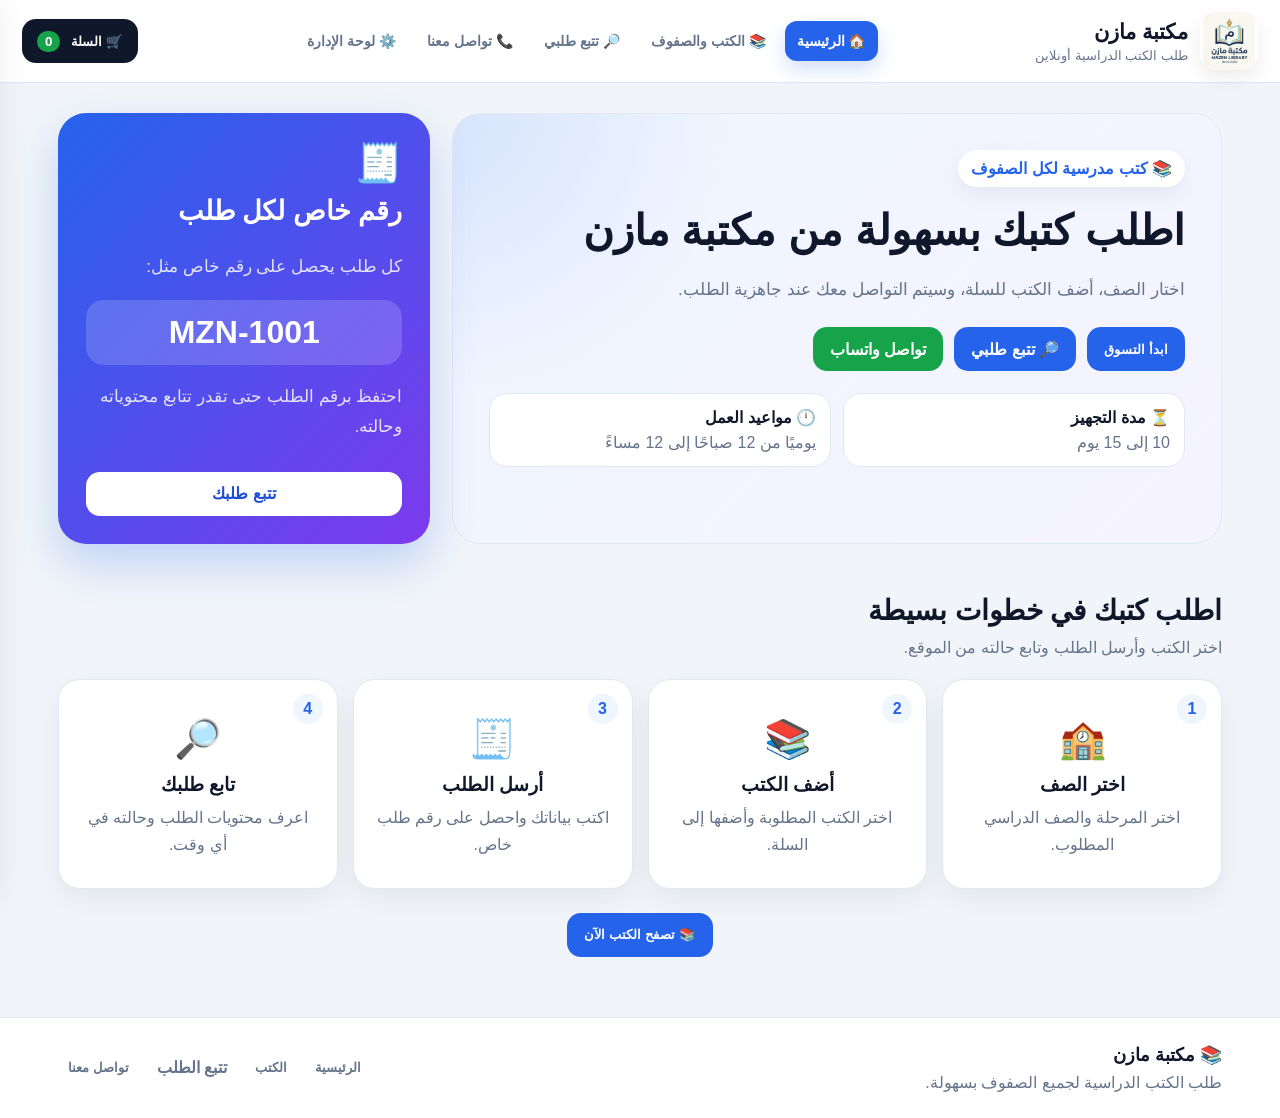
==== commit e2b39f4d: "Add new library logo and improve header" ====
--- a/index.html
+++ b/index.html
@@ -33,7 +33,7 @@
   <div class="brand">
 
     <div class="logo">
-      م
+      <img src="images/logo.png" alt="مكتبة مازن">
     </div>
 
     <div>
--- a/css/style.css
+++ b/css/style.css
@@ -94,19 +94,26 @@
 }
 
 .logo {
-  width: 48px;
-  height: 48px;
-  display: grid;
-  place-items: center;
+  width: 58px;
+  height: 58px;
   border-radius: 16px;
-  background: linear-gradient(
-    135deg,
-    var(--primary),
-    var(--secondary)
-  );
-  color: white;
-  font-size: 26px;
-  font-weight: bold;
+  overflow: hidden;
+  background: white;
+  display: flex;
+  align-items: center;
+  justify-content: center;
+  box-shadow: 0 8px 20px rgba(0,0,0,.08);
+}
+
+.logo img {
+  width: 100%;
+  height: 100%;
+  object-fit: contain;
+  transition: .3s ease;
+}
+
+.logo:hover img {
+  transform: scale(1.08);
 }
 
 .brand h1 {
@@ -1463,4 +1470,216 @@
   .footer-links {
     grid-template-columns: 1fr;
   }
+}
+/* ===============================
+   أنيميشنات خفيفة للموقع
+================================ */
+
+@keyframes fadeUp {
+  from {
+    opacity: 0;
+    transform: translateY(16px);
+  }
+
+  to {
+    opacity: 1;
+    transform: translateY(0);
+  }
+}
+
+@keyframes softPop {
+  from {
+    opacity: 0;
+    transform: scale(0.97);
+  }
+
+  to {
+    opacity: 1;
+    transform: scale(1);
+  }
+}
+
+
+/* ظهور ناعم لأجزاء الصفحة */
+
+.hero-text,
+.hero-card,
+.section-title,
+.page-heading,
+.feature-card,
+.grade-card,
+.book-card,
+.contact-card,
+.contact-order-box {
+  animation: fadeUp 0.55s ease both;
+}
+
+
+/* تأخير بسيط للكروت */
+
+.feature-card:nth-child(2),
+.grade-card:nth-child(2),
+.book-card:nth-child(2),
+.contact-card:nth-child(2) {
+  animation-delay: 0.06s;
+}
+
+.feature-card:nth-child(3),
+.grade-card:nth-child(3),
+.book-card:nth-child(3),
+.contact-card:nth-child(3) {
+  animation-delay: 0.12s;
+}
+
+.feature-card:nth-child(4),
+.grade-card:nth-child(4),
+.book-card:nth-child(4) {
+  animation-delay: 0.18s;
+}
+
+
+/* حركة كروت المميزات */
+
+.feature-card {
+  transition:
+    transform 0.25s ease,
+    box-shadow 0.25s ease,
+    border-color 0.25s ease;
+}
+
+.feature-card:hover {
+  transform: translateY(-6px);
+  border-color: rgba(37, 99, 235, 0.22);
+  box-shadow: 0 18px 38px rgba(15, 23, 42, 0.1);
+}
+
+
+/* حركة كروت الصفوف */
+
+.grade-card {
+  transition:
+    transform 0.25s ease,
+    box-shadow 0.25s ease,
+    border-color 0.25s ease;
+}
+
+.grade-card:hover {
+  transform: translateY(-6px);
+  box-shadow: 0 18px 38px rgba(15, 23, 42, 0.11);
+}
+
+
+/* حركة كروت الكتب */
+
+.book-card {
+  transition:
+    transform 0.28s ease,
+    box-shadow 0.28s ease;
+}
+
+.book-card:hover {
+  transform: translateY(-7px);
+  box-shadow: 0 20px 42px rgba(15, 23, 42, 0.12);
+}
+
+.book-card:hover .book-image img {
+  transform: scale(1.04);
+}
+
+.book-image img {
+  transition: transform 0.35s ease;
+}
+
+
+/* حركة كروت التواصل */
+
+.contact-card {
+  transition:
+    transform 0.25s ease,
+    box-shadow 0.25s ease;
+}
+
+.contact-card:hover {
+  transform: translateY(-6px);
+  box-shadow: 0 18px 38px rgba(15, 23, 42, 0.1);
+}
+
+
+/* حركة الأزرار */
+
+.primary-btn,
+.whatsapp-btn,
+.whatsapp-big,
+.checkout-btn,
+.cart-btn,
+.add-btn,
+.stage-tab,
+.clear-filter-btn,
+.track-button {
+  transition:
+    transform 0.2s ease,
+    box-shadow 0.2s ease,
+    background 0.2s ease;
+}
+
+.primary-btn:hover,
+.whatsapp-btn:hover,
+.whatsapp-big:hover,
+.checkout-btn:hover,
+.cart-btn:hover,
+.add-btn:hover,
+.track-button:hover {
+  transform: translateY(-3px);
+}
+
+.primary-btn:active,
+.whatsapp-btn:active,
+.whatsapp-big:active,
+.checkout-btn:active,
+.cart-btn:active,
+.add-btn:active,
+.track-button:active {
+  transform: translateY(0) scale(0.98);
+}
+
+
+/* حركة اللوجو */
+
+.logo {
+  transition:
+    transform 0.3s ease,
+    box-shadow 0.3s ease;
+}
+
+.logo:hover {
+  transform: scale(1.06) rotate(-2deg);
+  box-shadow: 0 12px 28px rgba(15, 23, 42, 0.12);
+}
+
+
+/* ظهور نافذة الطلب */
+
+.modal.show .modal-content {
+  animation: softPop 0.25s ease both;
+}
+
+
+/* حركة فتح السلة */
+
+.cart-drawer {
+  transition: left 0.3s ease;
+}
+
+
+/* احترام المستخدمين الذين يفضلون تقليل الحركة */
+
+@media (prefers-reduced-motion: reduce) {
+  *,
+  *::before,
+  *::after {
+    animation-duration: 0.01ms !important;
+    animation-iteration-count: 1 !important;
+    transition-duration: 0.01ms !important;
+    scroll-behavior: auto !important;
+  }
 }
